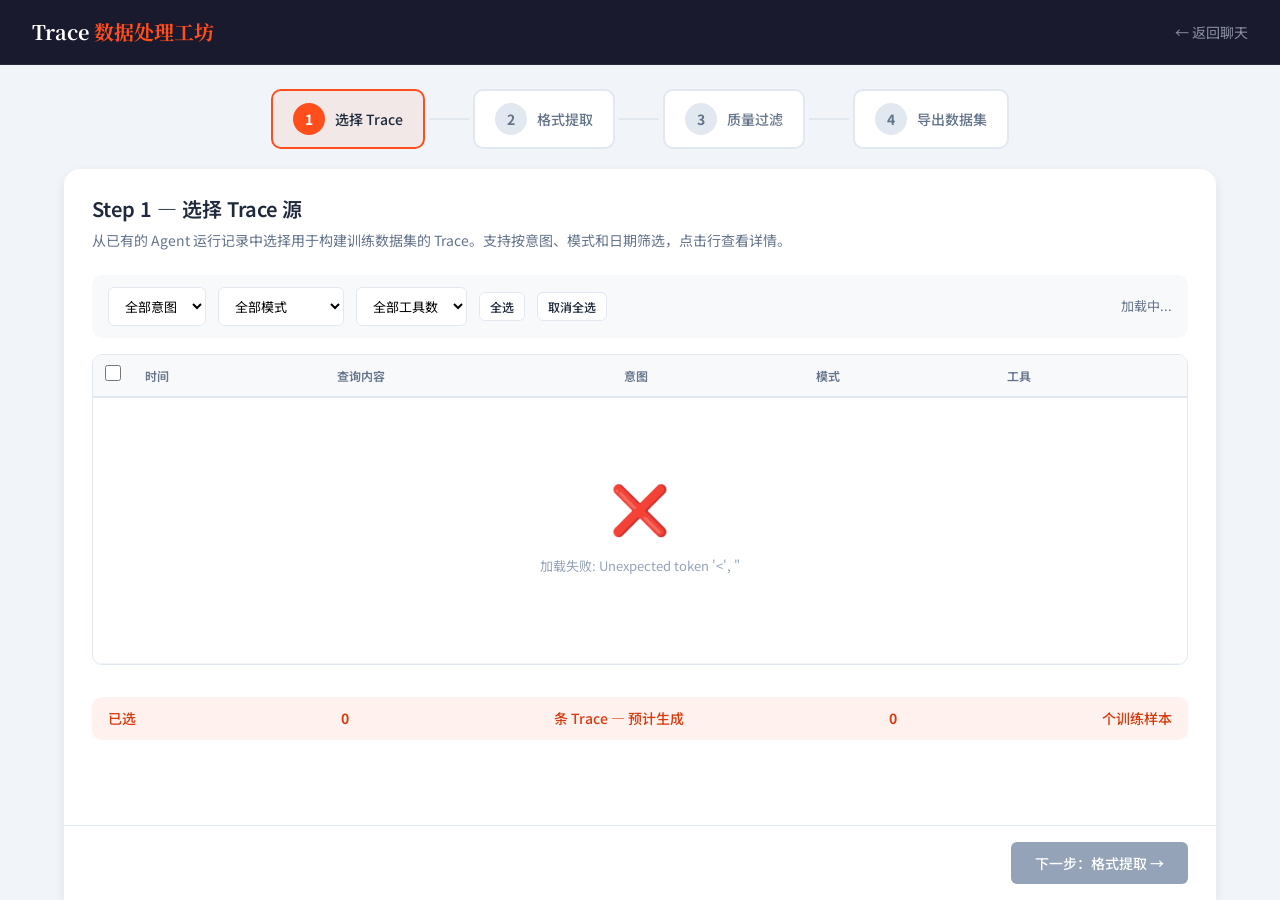
==== templates/training.html @ 3cc708a0 "feat(training): add Trace data processing workshop (M6) Implement /training-data page with 4-step wi" ====
<!DOCTYPE html>
<html lang="zh-CN">
<head>
    <meta charset="UTF-8">
    <meta name="viewport" content="width=device-width, initial-scale=1.0">
    <title>Trace 数据处理工坊 — Price Agent</title>
    <link href="https://cdn.jsdelivr.net/npm/bootstrap@5.3.0/dist/css/bootstrap.min.css" rel="stylesheet">
    <link href="https://fonts.googleapis.com/css2?family=Noto+Sans+SC:wght@400;500;600;700&family=Noto+Serif+SC:wght@600;700&family=JetBrains+Mono:wght@400;500&display=swap" rel="stylesheet">
    <link rel="stylesheet" href="/static/css/style.css">
    <style>
        /* ── Training Page Specific Styles ── */
        .training-page {
            height: 100vh;
            display: flex;
            flex-direction: column;
            overflow: hidden;
            background: var(--bg-page);
            font-family: 'Noto Sans SC', -apple-system, sans-serif;
        }
        .training-header {
            background: var(--bg-dark);
            padding: 16px 32px;
            display: flex;
            align-items: center;
            justify-content: space-between;
            border-bottom: 1px solid rgba(255,255,255,0.08);
            flex-shrink: 0;
        }
        .training-header .logo {
            font-family: 'Noto Serif SC', serif;
            font-size: 20px; font-weight: 700; color: #fff;
        }
        .training-header .logo span { color: var(--brand); }
        .training-header .back-link {
            color: var(--text-inverse-dim); text-decoration: none;
            font-size: 14px; transition: color .2s;
        }
        .training-header .back-link:hover { color: #fff; }

        .training-container {
            max-width: 1200px; width: 100%;
            margin: 0 auto; padding: 24px 24px 0;
            flex: 1; display: flex; flex-direction: column; overflow: hidden;
        }

        /* ── Step Wizard ── */
        .step-wizard {
            display: flex; align-items: center; justify-content: center;
            gap: 0; margin-bottom: 20px; flex-shrink: 0;
        }
        .step-item {
            display: flex; align-items: center; gap: 10px;
            padding: 12px 20px; border-radius: var(--radius-md);
            background: #fff; border: 2px solid var(--border);
            transition: all .3s; cursor: default;
        }
        .step-item.active { border-color: var(--brand); background: var(--brand-bg); }
        .step-item.done { border-color: var(--success); background: var(--success-bg); }
        .step-num {
            width: 32px; height: 32px; border-radius: 50%;
            display: flex; align-items: center; justify-content: center;
            font-weight: 700; font-size: 14px;
            background: var(--border); color: var(--text-secondary);
            transition: all .3s;
        }
        .step-item.active .step-num { background: var(--brand); color: #fff; }
        .step-item.done .step-num { background: var(--success); color: #fff; }
        .step-label { font-size: 14px; font-weight: 500; color: var(--text-secondary); }
        .step-item.active .step-label { color: var(--text-primary); }
        .step-item.done .step-label { color: var(--success); }
        .step-connector {
            width: 40px; height: 2px; background: var(--border);
            margin: 0 4px; transition: background .3s;
        }
        .step-connector.done { background: var(--success); }

        /* ── Step Content (flex column: body scrolls, actions fixed) ── */
        .step-content {
            background: #fff; border-radius: var(--radius-lg) var(--radius-lg) 0 0;
            box-shadow: var(--shadow-md);
            flex: 1; display: flex; flex-direction: column;
            min-height: 0; overflow: hidden;
        }
        .step-body {
            flex: 1; overflow-y: auto; min-height: 0;
            padding: 28px 28px 0;
        }
        .step-content .step-actions {
            flex-shrink: 0;
            display: flex; justify-content: space-between;
            padding: 16px 28px;
            border-top: 1px solid var(--border);
            background: #fff;
        }
        .step-content h3 {
            font-size: 20px; font-weight: 600;
            margin-bottom: 8px; color: var(--text-primary);
        }
        .step-content .step-desc {
            color: var(--text-secondary); font-size: 14px; margin-bottom: 24px;
        }

        /* ── Step 1: Trace Table ── */
        .filter-bar {
            display: flex; gap: 12px; flex-wrap: wrap; align-items: center;
            margin-bottom: 16px; padding: 12px 16px;
            background: var(--bg-input); border-radius: var(--radius-md);
        }
        .filter-bar select {
            border: 1px solid var(--border); border-radius: var(--radius-sm);
            padding: 8px 12px; font-size: 13px; background: #fff;
        }
        .trace-table-wrapper {
            flex: 1; overflow-y: auto; min-height: 0;
            border: 1px solid var(--border); border-radius: var(--radius-md);
            margin-bottom: 12px;
        }
        table.trace-table {
            width: 100%; border-collapse: collapse;
            font-size: 13px;
        }
        table.trace-table thead {
            position: sticky; top: 0; z-index: 2;
        }
        table.trace-table th {
            background: var(--bg-input); padding: 10px 12px;
            text-align: left; font-weight: 600; font-size: 12px;
            color: var(--text-secondary); border-bottom: 2px solid var(--border);
            white-space: nowrap; user-select: none;
        }
        table.trace-table td {
            padding: 10px 12px;
            border-bottom: 1px solid var(--border-light);
            vertical-align: middle;
        }
        table.trace-table tbody tr {
            cursor: pointer; transition: background .15s;
        }
        table.trace-table tbody tr:hover { background: var(--bg-hover); }
        table.trace-table tbody tr.selected { background: var(--brand-bg); }
        table.trace-table tbody tr.selected td { border-bottom-color: var(--brand-border); }
        table.trace-table .tc-checkbox {
            width: 36px; text-align: center;
        }
        table.trace-table .tc-checkbox input { cursor: pointer; accent-color: var(--brand); width: 16px; height: 16px; }
        table.trace-table .tc-query {
            max-width: 320px; overflow: hidden;
            text-overflow: ellipsis; white-space: nowrap;
            color: var(--text-primary); font-weight: 500;
        }
        table.trace-table .tc-timestamp {
            font-family: 'JetBrains Mono', monospace;
            font-size: 12px; color: var(--text-secondary);
            white-space: nowrap;
        }
        table.trace-table .badge {
            padding: 2px 10px; border-radius: var(--radius-full);
            font-size: 11px; font-weight: 500; white-space: nowrap;
        }
        .badge-intent { background: #EDE9FE; color: #7C3AED; }
        .badge-mode { background: #DBEAFE; color: #2563EB; }
        .badge-tools { background: #D1FAE5; color: #059669; }
        .badge-no-tools { background: #FEE2E2; color: #DC2626; }

        /* Trace detail row */
        .trace-detail {
            background: var(--bg-input); border-bottom: 2px solid var(--brand-border);
        }
        .trace-detail td { padding: 16px 20px; }
        .trace-detail .detail-grid {
            display: grid; grid-template-columns: 1fr 1fr;
            gap: 12px 24px; font-size: 13px;
        }
        .trace-detail .detail-item {
            display: flex; flex-direction: column; gap: 2px;
        }
        .trace-detail .detail-label {
            font-size: 11px; font-weight: 600; color: var(--text-tertiary);
            text-transform: uppercase; letter-spacing: .5px;
        }
        .trace-detail .detail-value {
            color: var(--text-primary); word-break: break-all;
        }
        .trace-detail .detail-answer {
            grid-column: 1 / -1;
            max-height: 120px; overflow-y: auto;
            background: #fff; border-radius: var(--radius-sm);
            padding: 10px 14px; font-size: 13px;
            line-height: 1.6; white-space: pre-wrap;
            color: var(--text-primary);
        }
        .trace-detail .detail-events {
            grid-column: 1 / -1;
            font-family: 'JetBrains Mono', monospace;
            font-size: 11px;
            max-height: 100px; overflow-y: auto;
            background: #1e1e2e; color: #cdd6f4;
            border-radius: var(--radius-sm);
            padding: 10px 14px;
            line-height: 1.5; white-space: pre-wrap;
        }

        /* Pagination */
        .pagination-bar {
            display: flex; align-items: center; justify-content: center;
            gap: 6px; padding: 8px 0 4px; flex-shrink: 0;
        }
        .pagination-bar button {
            border: 1px solid var(--border); border-radius: var(--radius-sm);
            padding: 6px 12px; background: #fff;
            font-size: 13px; cursor: pointer; transition: all .15s;
        }
        .pagination-bar button:hover:not(:disabled) { border-color: var(--brand); color: var(--brand); }
        .pagination-bar button:disabled { opacity: .4; cursor: default; }
        .pagination-bar button.active {
            background: var(--brand); color: #fff; border-color: var(--brand);
            font-weight: 600;
        }
        .pagination-bar .page-info {
            font-size: 13px; color: var(--text-secondary); margin: 0 8px;
        }

        .selection-summary {
            display: flex; align-items: center; justify-content: space-between;
            padding: 10px 16px; flex-shrink: 0;
            background: var(--brand-bg); border-radius: var(--radius-md);
            font-size: 14px; font-weight: 500; color: var(--brand-dark);
            margin-top: 8px;
        }

        /* ── Step 2: Sample Preview ── */
        .format-compare {
            display: grid; grid-template-columns: 1fr 1fr;
            gap: 16px; margin-bottom: 20px;
        }
        .format-panel {
            border: 1px solid var(--border);
            border-radius: var(--radius-md); overflow: hidden;
        }
        .format-panel .panel-header {
            padding: 10px 14px; font-size: 13px; font-weight: 600;
            background: var(--bg-input); border-bottom: 1px solid var(--border);
            display: flex; align-items: center; justify-content: space-between;
        }
        .format-panel .panel-body {
            padding: 14px;
            font-family: 'JetBrains Mono', monospace;
            font-size: 12px; line-height: 1.5;
            max-height: 450px; overflow-y: auto;
            white-space: pre-wrap; word-break: break-all;
            background: #1e1e2e; color: #cdd6f4;
        }
        .sample-nav {
            display: flex; gap: 8px; align-items: center;
            margin-bottom: 16px;
        }
        .sample-nav button {
            border: 1px solid var(--border); border-radius: var(--radius-sm);
            padding: 6px 14px; background: #fff;
            font-size: 13px; cursor: pointer; transition: all .2s;
        }
        .sample-nav button:hover { border-color: var(--brand); }
        .sample-nav .sample-counter {
            font-size: 14px; font-weight: 500;
            margin: 0 8px; color: var(--text-primary);
        }

        /* ── Step 3: Review Toolbar & List ── */
        .review-toolbar {
            display: flex; align-items: center; gap: 14px;
            padding: 10px 16px; flex-shrink: 0;
            background: var(--bg-input); border-radius: var(--radius-md);
            margin-bottom: 10px; flex-wrap: wrap;
            border: 1px solid var(--border);
        }
        .review-stats {
            display: flex; gap: 14px; font-size: 12px; color: var(--text-secondary);
        }
        .review-stats strong { color: var(--text-primary); font-size: 13px; }
        .review-stats .stat-pass strong { color: var(--success); }
        .review-stats .stat-review strong { color: var(--brand); }
        .review-stats .stat-approved strong { color: #7C3AED; }
        .review-threshold {
            display: flex; align-items: center; gap: 4px;
            border-left: 1px solid var(--border); padding-left: 10px;
        }
        .review-toggle {
            font-size: 12px; display: flex; align-items: center; gap: 4px;
            cursor: pointer; white-space: nowrap;
        }
        .review-filters {
            display: flex; gap: 2px;
            border-left: 1px solid var(--border); padding-left: 8px;
        }
        .review-filters button {
            border: none; background: none; padding: 4px 10px;
            font-size: 12px; border-radius: var(--radius-sm);
            cursor: pointer; color: var(--text-secondary); transition: all .15s;
        }
        .review-filters button:hover { background: var(--bg-hover); }
        .review-filters button.active {
            background: var(--brand); color: #fff; font-weight: 600;
        }
        .review-actions {
            display: flex; gap: 6px; margin-left: auto;
            border-left: 1px solid var(--border); padding-left: 10px;
        }

        /* Review list */
        .review-list {
            flex: 1; overflow-y: auto; min-height: 0;
            border: 1px solid var(--border); border-radius: var(--radius-md);
        }
        .review-card {
            border-bottom: 1px solid var(--border-light);
            transition: background .15s; background: #fff;
        }
        .review-card:last-child { border-bottom: none; }
        .review-card:hover { background: var(--bg-hover); }
        .review-card.rejected-card { background: #fef2f2; }
        .review-card .rc-main {
            display: flex; align-items: center; gap: 14px;
            padding: 10px 14px; cursor: pointer;
        }
        .review-card .rc-query {
            flex: 1; min-width: 0;
            font-size: 13px; font-weight: 500; color: var(--text-primary);
            overflow: hidden; text-overflow: ellipsis; white-space: nowrap;
        }
        .review-card .rc-scores {
            display: flex; gap: 10px; flex-shrink: 0;
        }
        .review-card .rc-score {
            text-align: center; min-width: 40px;
        }
        .review-card .rc-score .val {
            font-size: 15px; font-weight: 700;
            font-family: 'JetBrains Mono', monospace;
        }
        .review-card .rc-score .lbl {
            font-size: 10px; color: var(--text-tertiary);
        }
        .rc-score.heuristic .val { color: var(--text-primary); }
        .rc-score.llm .val { color: #7C3AED; }
        .rc-score.heuristic.low .val { color: var(--error); }

        .review-card .rc-status {
            padding: 2px 10px; border-radius: var(--radius-full);
            font-size: 11px; font-weight: 600; flex-shrink: 0;
            min-width: 56px; text-align: center;
        }
        .rc-status.pending { background: #F1F5F9; color: #64748B; }
        .rc-status.approved { background: var(--success-bg); color: var(--success); }
        .rc-status.rejected { background: var(--error-bg); color: var(--error); }

        .review-card .rc-actions {
            display: flex; gap: 4px; flex-shrink: 0;
        }
        .review-card .rc-actions button {
            border: 1px solid var(--border); background: #fff;
            border-radius: var(--radius-sm); padding: 3px 10px;
            font-size: 11px; cursor: pointer; transition: all .15s;
        }
        .review-card .rc-actions button:hover { border-color: var(--brand); }
        .review-card .rc-actions .btn-approve:hover { background: var(--success-bg); border-color: var(--success); color: var(--success); }
        .review-card .rc-actions .btn-reject:hover { background: var(--error-bg); border-color: var(--error); color: var(--error); }

        /* Expanded detail */
        .review-card .rc-detail {
            display: none; padding: 0 14px 14px 14px;
            border-top: 1px dashed var(--border-light);
        }
        .review-card.expanded .rc-detail { display: block; }
        .rc-detail-grid {
            display: grid; grid-template-columns: 1fr 1fr;
            gap: 8px 20px; font-size: 12px; margin-top: 10px;
        }
        .rc-detail-grid .item {
            display: flex; flex-direction: column; gap: 2px;
        }
        .rc-detail-grid .item .lbl {
            font-size: 10px; font-weight: 600; color: var(--text-tertiary);
            text-transform: uppercase; letter-spacing: .5px;
        }
        .rc-detail-answer {
            margin-top: 8px; max-height: 100px; overflow-y: auto;
            background: #fff; border: 1px solid var(--border-light);
            border-radius: var(--radius-sm); padding: 8px 12px;
            font-size: 12px; line-height: 1.5; white-space: pre-wrap;
            color: var(--text-secondary);
        }

        /* ── Step 4: Export ── */
        .export-preview {
            background: #1e1e2e; border-radius: var(--radius-md);
            padding: 20px; font-family: 'JetBrains Mono', monospace;
            font-size: 12px; line-height: 1.6;
            max-height: 500px; overflow-y: auto;
            color: #cdd6f4; white-space: pre-wrap; word-break: break-all;
        }
        .export-stats-grid {
            display: grid; grid-template-columns: repeat(4, 1fr);
            gap: 12px; margin-bottom: 24px;
        }
        .estat-card {
            padding: 16px; border-radius: var(--radius-md);
            background: var(--bg-input); border: 1px solid var(--border);
            text-align: center;
        }
        .estat-card .estat-value {
            font-size: 24px; font-weight: 700;
            font-family: 'JetBrains Mono', monospace;
            color: var(--text-primary);
        }
        .estat-card .estat-label {
            font-size: 12px; color: var(--text-secondary); margin-top: 4px;
        }

        /* ── Buttons ── */
        .btn-brand {
            background: var(--brand); color: #fff; border: none;
            padding: 10px 24px; border-radius: var(--radius-sm);
            font-size: 14px; font-weight: 500; cursor: pointer;
            transition: background .2s;
        }
        .btn-brand:hover { background: var(--brand-dark); }
        .btn-brand:disabled { background: var(--text-tertiary); cursor: not-allowed; }
        .btn-outline {
            background: #fff; color: var(--text-primary);
            border: 1px solid var(--border);
            padding: 10px 24px; border-radius: var(--radius-sm);
            font-size: 14px; font-weight: 500; cursor: pointer;
            transition: all .2s;
        }
        .btn-outline:hover { border-color: var(--brand); color: var(--brand); }
        .btn-sm {
            padding: 4px 10px; font-size: 12px;
        }

        .empty-state {
            text-align: center; padding: 60px 20px; color: var(--text-tertiary);
        }
        .empty-state .icon { font-size: 48px; margin-bottom: 12px; }

        .warning-note {
            padding: 12px; background: var(--warning-bg);
            border-radius: var(--radius-sm);
            font-size: 12px; color: var(--warning);
        }
    </style>
</head>
<body class="training-page">

<!-- ── Header ── -->
<header class="training-header">
    <div class="logo">Trace <span>数据处理工坊</span></div>
    <a href="/" class="back-link">← 返回聊天</a>
</header>

<div class="training-container">

    <!-- ── Step Wizard ── -->
    <div class="step-wizard">
        <div class="step-item active" id="stepInd1"><div class="step-num">1</div><div class="step-label">选择 Trace</div></div>
        <div class="step-connector" id="stepConn1"></div>
        <div class="step-item" id="stepInd2"><div class="step-num">2</div><div class="step-label">格式提取</div></div>
        <div class="step-connector" id="stepConn2"></div>
        <div class="step-item" id="stepInd3"><div class="step-num">3</div><div class="step-label">质量过滤</div></div>
        <div class="step-connector" id="stepConn3"></div>
        <div class="step-item" id="stepInd4"><div class="step-num">4</div><div class="step-label">导出数据集</div></div>
    </div>

    <!-- ════════════════════════════════════════════════════════
         Step 1: Select Traces
         ════════════════════════════════════════════════════════ -->
    <div class="step-content" id="step1Content">
        <div class="step-body">
            <h3>Step 1 — 选择 Trace 源</h3>
            <p class="step-desc">从已有的 Agent 运行记录中选择用于构建训练数据集的 Trace。支持按意图、模式和日期筛选，点击行查看详情。</p>

            <div class="filter-bar">
                <select id="filterIntent" onchange="applyFilters()">
                    <option value="">全部意图</option>
                    <option value="comparison">比价对比</option>
                    <option value="shopping">引导购物</option>
                    <option value="recommendation">商品推荐</option>
                    <option value="query">信息查询</option>
                </select>
                <select id="filterMode" onchange="applyFilters()">
                    <option value="">全部模式</option>
                    <option value="react">ReAct</option>
                    <option value="plan_execute">Plan-Execute</option>
                    <option value="shopping">Shopping</option>
                </select>
                <select id="filterTools" onchange="applyFilters()">
                    <option value="">全部工具数</option>
                    <option value="0">无工具调用</option>
                    <option value="1">≥ 1 个工具</option>
                    <option value="2">≥ 2 个工具</option>
                    <option value="3">≥ 3 个工具</option>
                </select>
                <button class="btn-outline btn-sm" onclick="selectAllTraces()">全选</button>
                <button class="btn-outline btn-sm" onclick="deselectAllTraces()">取消全选</button>
                <span style="font-size:13px;color:var(--text-secondary);margin-left:auto;" id="traceCountLabel">加载中...</span>
            </div>

            <div class="trace-table-wrapper">
                <table class="trace-table">
                    <thead>
                        <tr>
                            <th class="tc-checkbox"><input type="checkbox" id="selectAllCheckbox" onchange="toggleSelectAll(this.checked)" title="全选当前页"></th>
                            <th>时间</th>
                            <th>查询内容</th>
                            <th>意图</th>
                            <th>模式</th>
                            <th>工具</th>
                        </tr>
                    </thead>
                    <tbody id="traceTableBody">
                        <tr><td colspan="6"><div class="empty-state"><div class="icon">⏳</div><p>加载 Trace 列表中...</p></div></td></tr>
                    </tbody>
                </table>
            </div>

            <div class="pagination-bar" id="paginationBar"></div>

            <div class="selection-summary" id="selectionSummary">
                已选 <strong id="selectedCount">0</strong> 条 Trace — 预计生成 <strong id="estimatedSamples">0</strong> 个训练样本
            </div>
        </div>

        <div class="step-actions">
            <div></div>
            <button class="btn-brand" id="btnToStep2" disabled onclick="goToStep2()">下一步：格式提取 →</button>
        </div>
    </div>

    <!-- ════════════════════════════════════════════════════════
         Step 2: Format Extraction
         ════════════════════════════════════════════════════════ -->
    <div class="step-content" id="step2Content" style="display:none;">
        <div class="step-body">
            <h3>Step 2 — 格式提取预览</h3>
            <p class="step-desc">查看原始 Trace 事件如何被转换为 OpenAI SFT fine-tuning 训练格式。支持在线编辑训练数据并实时预览。</p>

            <div class="sample-nav">
                <button onclick="prevSample()">← 上一个</button>
                <span class="sample-counter" id="sampleCounter">样本 1 / 0</span>
                <button onclick="nextSample()">下一个 →</button>
                <div style="flex:1;"></div>
                <span style="font-size:13px;color:var(--text-secondary);">质量分: <strong style="color:var(--brand);" id="sampleScore">-</strong></span>
                <button class="btn-outline btn-sm" onclick="openEditModal()" style="margin-left:8px;">✏️ 编辑</button>
            </div>

            <div class="format-compare">
                <div class="format-panel">
                    <div class="panel-header">📋 原始 Trace 事件摘要</div>
                    <div class="panel-body" id="traceEventPreview">请选择一个样本</div>
                </div>
                <div class="format-panel">
                    <div class="panel-header">🎯 训练 JSONL 格式 (OpenAI SFT)</div>
                    <div class="panel-body" id="jsonlPreview">请选择一个样本</div>
                </div>
            </div>

            <div class="warning-note">
                ⚠️ 当前为 <strong>MVP 演示版本</strong>，tool response 内容从 Trace 事件重建（截断300字符）。完整版需在 <code>react_engine.py</code> 中保存完整 messages。
            </div>
        </div>

        <div class="step-actions">
            <button class="btn-outline" onclick="goToStep1()">← 返回选择</button>
            <button class="btn-brand" onclick="goToStep3()">下一步：质量评估 →</button>
        </div>
    </div>

    <!-- ════════════════════════════════════════════════════════
         Step 3: Quality Assessment + Review
         ════════════════════════════════════════════════════════ -->
    <div class="step-content" id="step3Content" style="display:none;">
        <div class="step-body" style="display:flex;flex-direction:column;padding-bottom:0;">
            <h3>Step 3 — 质量评估与审核</h3>

            <!-- ── 统一工具栏 ── -->
            <div class="review-toolbar">
                <!-- 统计 -->
                <div class="review-stats" id="reviewStatsCompact">
                    <span><strong id="qsTotal">-</strong> 样本</span>
                    <span>均分 <strong id="qsAvg">-</strong></span>
                    <span class="stat-pass">通过 <strong id="qsPass">-</strong></span>
                    <span class="stat-review">已审 <strong id="qsReviewed">0</strong></span>
                    <span class="stat-approved">采纳 <strong id="qsApproved">0</strong></span>
                </div>

                <!-- 阈值滑块（紧凑） -->
                <div class="review-threshold">
                    <span style="font-size:11px;color:var(--text-tertiary);white-space:nowrap;">阈值</span>
                    <input type="range" id="thresholdSlider" min="0" max="100" value="60" step="5"
                           oninput="updateThreshold(this.value)" style="width:80px;accent-color:var(--brand);">
                    <strong id="thresholdLabel" style="font-size:13px;min-width:24px;">60</strong>
                </div>

                <!-- 过滤开关 -->
                <label class="review-toggle"><input type="checkbox" id="requireTools" onchange="updateThreshold()">含工具</label>

                <!-- 审核筛选 -->
                <div class="review-filters">
                    <button onclick="filterReview('all')" id="reviewFilterAll" class="active">全部</button>
                    <button onclick="filterReview('pending')" id="reviewFilterPending">待审核</button>
                    <button onclick="filterReview('approved')" id="reviewFilterApproved">已通过</button>
                    <button onclick="filterReview('rejected')" id="reviewFilterRejected">已拒绝</button>
                </div>

                <!-- 操作按钮 -->
                <div class="review-actions">
                    <button class="btn-outline btn-sm" id="btnJudgeCurrent" onclick="runLLMJudge('current')" title="用 LLM 评估当前 Step 2 预览的样本">🤖 评估当前</button>
                    <button class="btn-brand btn-sm" id="btnJudgeAll" onclick="runLLMJudge('all')" title="对所有样本逐一调用 LLM 评估">🤖 批量 LLM 评估</button>
                    <button class="btn-outline btn-sm" onclick="approveAllFiltered()">✓ 全部通过</button>
                </div>
            </div>

            <!-- ── LLM Judge 状态条（运行时显示） ── -->
            <div id="judgeStatus" style="display:none;padding:8px 14px;background:var(--brand-bg);border-radius:var(--radius-sm);font-size:13px;color:var(--brand-dark);margin-bottom:10px;flex-shrink:0;"></div>

            <!-- ── 审核列表（主体，flex-1 填满剩余高度） ── -->
            <div class="review-list" id="reviewList">
                <div class="empty-state"><div class="icon">📭</div><p>加载中...</p></div>
            </div>
        </div>

        <div class="step-actions">
            <button class="btn-outline" onclick="goToStep2()">← 返回预览</button>
            <button class="btn-brand" id="btnToStep4" onclick="goToStep4()">下一步：导出数据集 →</button>
        </div>
    </div>

    <!-- ════════════════════════════════════════════════════════
         Step 4: Export
         ════════════════════════════════════════════════════════ -->
    <div class="step-content" id="step4Content" style="display:none;">
        <div class="step-body">
            <h3>Step 4 — 导出数据集</h3>
            <p class="step-desc">预览并下载处理好的训练数据集。数据格式为 OpenAI SFT fine-tuning JSONL，可直接用于 HuggingFace TRL / Unsloth / Axolotl 训练。</p>

            <div class="export-stats-grid">
                <div class="estat-card"><div class="estat-value" id="esSamples">-</div><div class="estat-label">导出样本数</div></div>
                <div class="estat-card"><div class="estat-value" id="esFileSize">-</div><div class="estat-label">文件大小</div></div>
                <div class="estat-card"><div class="estat-value" id="esAvgScore">-</div><div class="estat-label">平均质量分</div></div>
                <div class="estat-card"><div class="estat-value" id="esToolCalls">-</div><div class="estat-label">总工具调用数</div></div>
            </div>

            <div style="margin-bottom:8px;font-size:14px;font-weight:500;color:var(--text-primary);">JSONL 预览（前 3 条）</div>
            <div class="export-preview" id="exportPreview">请调整过滤条件后生成预览</div>
        </div>

        <div class="step-actions">
            <button class="btn-outline" onclick="goToStep3()">← 返回过滤</button>
            <button class="btn-brand" id="btnDownload" onclick="downloadDataset()">下载 JSONL 数据集</button>
        </div>
    </div>

</div>

<!-- ── Edit Modal ── -->
<div id="editModal" style="display:none;position:fixed;top:0;left:0;width:100%;height:100%;background:rgba(0,0,0,.5);z-index:1000;align-items:center;justify-content:center;">
    <div style="background:#fff;border-radius:var(--radius-lg);width:90%;max-width:900px;max-height:80vh;display:flex;flex-direction:column;box-shadow:var(--shadow-lg);">
        <div style="padding:16px 20px;border-bottom:1px solid var(--border);display:flex;align-items:center;justify-content:space-between;">
            <strong>✏️ 编辑训练样本</strong>
            <div style="display:flex;gap:8px;">
                <button class="btn-outline btn-sm" onclick="formatJsonInModal()">格式化 JSON</button>
                <button class="btn-outline btn-sm" onclick="resetEditModal()">撤销修改</button>
                <button onclick="closeEditModal()" style="border:none;background:none;font-size:20px;cursor:pointer;color:var(--text-secondary);">&times;</button>
            </div>
        </div>
        <div style="flex:1;overflow:hidden;padding:12px 20px;">
            <textarea id="editTextarea" style="width:100%;height:100%;min-height:400px;font-family:'JetBrains Mono',monospace;font-size:12px;line-height:1.5;border:1px solid var(--border);border-radius:var(--radius-sm);padding:12px;resize:none;background:#1e1e2e;color:#cdd6f4;" spellcheck="false"></textarea>
        </div>
        <div style="padding:12px 20px;border-top:1px solid var(--border);display:flex;justify-content:space-between;align-items:center;">
            <span style="font-size:12px;color:var(--text-tertiary);">直接编辑 JSON，修改后点击保存即生效。仅修改 messages 和 tools 字段。</span>
            <button class="btn-brand" onclick="saveEditModal()">保存修改</button>
        </div>
    </div>
</div>

<script src="/static/js/training.js"></script>
</body>
</html>
---- static/css/style.css ----
/* ============================================================
   Price Agent — 电商比价工具 UI 设计系统
   ============================================================ */

/* ── 1. CSS 变量：配色系统 ──────────────────────────────────────
   品牌色 #FF4D1C（橙红）— 按钮、链接、强调、价格高亮、左边框
   深色背景 #1A1A2E — 侧边栏
   卡片表面 #FFFFFF / #F8F9FB — 聊天区域、信息卡片
   中性文本 #1E293B / #64748B — 正文、辅助文字
   成功 #10B981 — 有货、价格优势、Observation 节点
   警告 #F59E0B — 低置信度、注意
   错误 #EF4444 — 缺货、错误
   ──────────────────────────────────────────────────────────── */

:root {
  /* 品牌色系 */
  --brand:        #FF4D1C;
  --brand-light:  #FF6B3D;
  --brand-dark:   #D93A0E;
  --brand-bg:     rgba(255, 77, 28, 0.08);
  --brand-border: rgba(255, 77, 28, 0.25);

  /* 背景色系 */
  --bg-dark:      #1A1A2E;
  --bg-surface:   #16213E;
  --bg-page:      #F1F5F9;
  --bg-card:      #FFFFFF;
  --bg-input:     #F8F9FB;
  --bg-hover:     rgba(255, 77, 28, 0.04);

  /* 文本色系 */
  --text-primary:   #1E293B;
  --text-secondary: #64748B;
  --text-tertiary:  #94A3B8;
  --text-inverse:   #E4E6EB;
  --text-inverse-dim:#8B8FA3;

  /* 语义色 */
  --success:      #10B981;
  --success-bg:   rgba(16, 185, 129, 0.1);
  --warning:      #F59E0B;
  --warning-bg:   rgba(245, 158, 11, 0.1);
  --error:        #EF4444;
  --error-bg:     rgba(239, 68, 68, 0.1);

  /* 边框 */
  --border:       #E2E8F0;
  --border-light: #F1F5F9;

  /* 阴影 */
  --shadow-sm:    0 1px 2px rgba(0,0,0,.05);
  --shadow-md:    0 4px 12px rgba(0,0,0,.08);
  --shadow-lg:    0 8px 24px rgba(0,0,0,.12);

  /* 圆角 */
  --radius-sm:    6px;
  --radius-md:    10px;
  --radius-lg:    16px;
  --radius-full:  9999px;
}

/* ── 2. 三级字体系统 ──────────────────────────────────────────
   ① Display: 'Noto Serif SC' — 品牌名、页面标题、欢迎页大标题
      400 36-48px / line-height 1.15
   ② Body:    'Noto Sans SC' — 界面正文、聊天内容、标签
      400 14-16px / line-height 1.6
   ③ Data:    'JetBrains Mono' — 价格数字、统计数据
      500 18-24px / line-height 1.3 / tabular-nums
   ──────────────────────────────────────────────────────────── */

@import url('https://fonts.googleapis.com/css2?family=JetBrains+Mono:wght@400;500;600&family=Noto+Sans+SC:wght@300;400;500;600&family=Noto+Serif+SC:wght@400;600;700&display=swap');

body {
  font-family: 'Noto Sans SC', -apple-system, BlinkMacSystemFont, sans-serif;
  font-size: 14px;
  font-weight: 400;
  line-height: 1.6;
  color: var(--text-primary);
  -webkit-font-smoothing: antialiased;
}

.display-font {
  font-family: 'Noto Serif SC', 'Source Han Serif SC', serif;
  font-weight: 600;
  letter-spacing: 0.02em;
}

.body-font {
  font-family: 'Noto Sans SC', -apple-system, BlinkMacSystemFont, sans-serif;
}

.data-font {
  font-family: 'JetBrains Mono', 'SF Mono', 'Cascadia Code', monospace;
  font-variant-numeric: tabular-nums;
  font-weight: 500;
}

/* ── 全局重置 ────────────────────────────────────────────────── */

* { box-sizing: border-box; margin: 0; padding: 0; }

body {
  height: 100vh;
  overflow: hidden;
  background: var(--bg-page);
}

.container-fluid { height: 100vh; padding: 0; }
.row { height: 100vh; margin: 0; }

/* ── 滚动条 ──────────────────────────────────────────────────── */

::-webkit-scrollbar { width: 5px; }
::-webkit-scrollbar-track { background: transparent; }
::-webkit-scrollbar-thumb { background: var(--text-tertiary); border-radius: var(--radius-full); }
::-webkit-scrollbar-thumb:hover { background: var(--text-secondary); }

/* ============================================================
   3. AI 信息卡片 + 4. Markdown 渲染
   ============================================================ */

/* ── 消息容器 ────────────────────────────────────────────────── */

.chat-messages {
  flex: 1;
  overflow-y: auto;
  padding: 20px 24px;
  display: flex;
  flex-direction: column;
  gap: 16px;
}

.message { display: flex; flex-direction: column; max-width: 85%; }
.message.user { align-self: flex-end; }
.message.assistant { align-self: flex-start; }

/* 用户消息 */
.message.user .message-content {
  background: var(--brand);
  color: #FFF;
  padding: 10px 16px;
  border-radius: var(--radius-lg) var(--radius-lg) 4px var(--radius-lg);
  font-size: 14px;
  line-height: 1.55;
}

/* AI 信息卡片 */
.message.assistant .message-content {
  background: var(--bg-card);
  border: 1px solid var(--border);
  border-left: 4px solid var(--brand);
  border-radius: 4px var(--radius-md) var(--radius-md) 4px;
  padding: 16px 18px;
  box-shadow: var(--shadow-sm);
  font-size: 14px;
  line-height: 1.65;
}

/* ── Markdown 渲染后的样式 ── */

.message.assistant .message-content h3 {
  font-family: 'Noto Serif SC', serif;
  font-weight: 600;
  font-size: 16px;
  color: var(--brand);
  margin: 12px 0 6px;
  padding-bottom: 6px;
  border-bottom: 1px solid var(--border);
}
.message.assistant .message-content h3:first-child { margin-top: 0; }

.message.assistant .message-content strong {
  color: var(--brand);
  font-weight: 600;
}

.message.assistant .message-content em {
  color: var(--text-secondary);
}

.message.assistant .message-content ul,
.message.assistant .message-content ol {
  padding-left: 18px;
  margin: 6px 0;
}

.message.assistant .message-content li {
  position: relative;
  margin: 3px 0;
  line-height: 1.55;
}
.message.assistant .message-content li::marker { color: var(--brand); }
.message.assistant .message-content ul li::marker { content: '▸ '; }

.message.assistant .message-content p { margin: 4px 0; }
.message.assistant .message-content p:first-child { margin-top: 0; }
.message.assistant .message-content p:last-child { margin-bottom: 0; }

.message.assistant .message-content code {
  font-family: 'JetBrains Mono', monospace;
  font-size: 13px;
  background: var(--bg-input);
  padding: 2px 6px;
  border-radius: 3px;
  color: var(--brand-dark);
}
.message.assistant .message-content pre {
  background: var(--bg-dark);
  color: var(--text-inverse);
  padding: 12px;
  border-radius: var(--radius-sm);
  overflow-x: auto;
  font-size: 13px;
  line-height: 1.5;
}
.message.assistant .message-content pre code {
  background: transparent;
  color: inherit;
  padding: 0;
}

/* ── 价格高亮 ── */

.price-highlight {
  font-family: 'JetBrains Mono', monospace;
  font-weight: 600;
  font-size: 18px;
  color: var(--brand);
  font-variant-numeric: tabular-nums;
}

/* ── 平台 Tag ── */

.platform-tags {
  display: flex;
  gap: 6px;
  flex-wrap: wrap;
  margin-top: 10px;
  padding-top: 10px;
  border-top: 1px solid var(--border-light);
}

.platform-tag {
  display: inline-flex;
  align-items: center;
  gap: 3px;
  padding: 3px 10px;
  border-radius: var(--radius-full);
  font-size: 12px;
  font-weight: 500;
  background: var(--bg-input);
  color: var(--text-secondary);
  border: 1px solid var(--border);
}

/* ── 消息中的图片 ── */

.message-image {
  max-width: 200px;
  max-height: 150px;
  border-radius: var(--radius-sm);
  cursor: pointer;
  margin-bottom: 8px;
  border: 1px solid var(--border);
  transition: opacity .2s;
}
.message-image:hover { opacity: .85; }

/* ── Loading 动画 ── */

.loading-dots { display: inline-flex; gap: 4px; align-items: center; }
.loading-dots span {
  width: 6px; height: 6px; border-radius: 50%;
  background: var(--brand);
  animation: dotPulse 1.4s infinite ease-in-out both;
}
.loading-dots span:nth-child(1) { animation-delay: 0s; }
.loading-dots span:nth-child(2) { animation-delay: .16s; }
.loading-dots span:nth-child(3) { animation-delay: .32s; }

@keyframes dotPulse {
  0%, 80%, 100% { transform: scale(.6); opacity: .4; }
  40% { transform: scale(1); opacity: 1; }
}

/* ============================================================
   5. 推理过程垂直时间线
   ============================================================ */

.timeline {
  position: relative;
  padding: 16px 0 16px 28px;
}

.timeline::before {
  content: '';
  position: absolute;
  left: 11px; top: 24px; bottom: 24px;
  width: 2px;
  background: var(--border);
}

.timeline-node {
  position: relative;
  margin-bottom: 20px;
  animation: fadeSlideIn .4s ease-out both;
}
.timeline-node:nth-child(1) { animation-delay: .05s; }
.timeline-node:nth-child(2) { animation-delay: .15s; }
.timeline-node:nth-child(3) { animation-delay: .25s; }
.timeline-node:nth-child(4) { animation-delay: .35s; }
.timeline-node:nth-child(5) { animation-delay: .45s; }
.timeline-node:nth-child(6) { animation-delay: .55s; }

@keyframes fadeSlideIn {
  from { opacity: 0; transform: translateY(-8px); }
  to   { opacity: 1; transform: translateY(0); }
}

.timeline-dot {
  position: absolute;
  left: -22px; top: 2px;
  width: 20px; height: 20px;
  border-radius: 50%;
  display: flex;
  align-items: center;
  justify-content: center;
  font-size: 11px;
  border: 2px solid #FFF;
  box-shadow: var(--shadow-sm);
  z-index: 1;
}
.timeline-dot.thought       { background: #94A3B8; }
.timeline-dot.action        { background: var(--brand); }
.timeline-dot.observation   { background: var(--success); }
.timeline-dot.plan          { background: #8B5CF6; }
.timeline-dot.warning       { background: var(--warning); }
.timeline-dot.error         { background: var(--error); }
.timeline-dot.phase         { background: #3B82F6; }
.timeline-dot.slot          { background: #10B981; }

.timeline-header {
  display: flex;
  align-items: center;
  justify-content: space-between;
  cursor: pointer;
  padding: 6px 10px;
  border-radius: var(--radius-sm);
  background: var(--bg-card);
  border: 1px solid var(--border);
  transition: background .15s;
  user-select: none;
}
.timeline-header:hover { background: var(--bg-hover); }

.timeline-title {
  font-size: 13px;
  font-weight: 500;
  display: flex;
  align-items: center;
  gap: 6px;
}
.timeline-title .icon { font-size: 14px; }

.timeline-meta {
  display: flex;
  align-items: center;
  gap: 8px;
  font-size: 11px;
  color: var(--text-tertiary);
}

.timeline-chevron {
  font-size: 10px;
  color: var(--text-tertiary);
  transition: transform .2s;
}
.timeline-node.expanded .timeline-chevron { transform: rotate(90deg); }

.timeline-body {
  display: none;
  padding: 8px 10px 4px;
  font-size: 12px;
  color: var(--text-secondary);
  line-height: 1.55;
  white-space: pre-wrap;
  word-break: break-word;
  max-height: 200px;
  overflow-y: auto;
  background: var(--bg-input);
  border-radius: 0 0 var(--radius-sm) var(--radius-sm);
  margin: 0 10px;
  border: 1px solid var(--border);
  border-top: none;
}
.timeline-node.expanded .timeline-body { display: block; }

/* 无详情的节点 — 不可展开，header 无 pointer */
.timeline-node.no-body .timeline-header {
  cursor: default;
}
.timeline-node.no-body .timeline-body {
  display: none;
}

/* 错误节点高亮 */
.timeline-node .timeline-header.error-header {
  border-left: 3px solid var(--error);
  background: var(--error-bg);
}
.timeline-node .timeline-header.warning-header {
  border-left: 3px solid var(--warning);
  background: var(--warning-bg);
}

/* ── L3: 模型徽章 ─────────────────────────────────────────────── */

.model-badge {
  display: inline-block;
  font-size: 10px;
  padding: 1px 6px;
  border-radius: 3px;
  background: var(--brand-bg);
  color: var(--brand);
  font-weight: 500;
  margin-left: 4px;
  vertical-align: middle;
}

.time-badge {
  font-family: 'JetBrains Mono', monospace;
  font-size: 11px;
  color: var(--text-tertiary);
  background: var(--bg-input);
  padding: 1px 5px;
  border-radius: 3px;
}

/* ── L3: M5 购物状态机 ────────────────────────────────────────── */

.l3-shopping-stepper {
  background: var(--bg-card);
  border: 1px solid var(--border);
  border-radius: var(--radius-md);
  padding: 12px 16px;
  margin-bottom: 16px;
}

.l3-stepper-title {
  font-size: 13px;
  font-weight: 600;
  color: var(--text-primary);
  margin-bottom: 10px;
}

.l3-stepper-track {
  display: flex;
  align-items: center;
  gap: 0;
  overflow-x: auto;
}

.l3-step {
  display: flex;
  flex-direction: column;
  align-items: center;
  gap: 4px;
  flex: 1;
  min-width: 56px;
  position: relative;
  opacity: 0.4;
  transition: opacity .2s;
}

.l3-step::after {
  content: '';
  position: absolute;
  top: 14px;
  left: 50%;
  right: -50%;
  height: 2px;
  background: var(--border);
  z-index: 0;
}
.l3-step:last-child::after { display: none; }

.l3-step.done { opacity: 0.7; }
.l3-step.done::after { background: var(--success); }
.l3-step.active { opacity: 1; }
.l3-step.active::after { background: var(--border); }

.l3-step-dot {
  width: 28px; height: 28px;
  border-radius: 50%;
  display: flex;
  align-items: center;
  justify-content: center;
  font-size: 14px;
  background: var(--bg-input);
  border: 2px solid var(--border);
  position: relative;
  z-index: 1;
  transition: all .2s;
}
.l3-step.done .l3-step-dot {
  background: var(--success-bg);
  border-color: var(--success);
}
.l3-step.active .l3-step-dot {
  background: var(--brand-bg);
  border-color: var(--brand);
  box-shadow: 0 0 0 3px var(--brand-bg);
}

.l3-step-label {
  font-size: 10px;
  color: var(--text-secondary);
  text-align: center;
  white-space: nowrap;
}
.l3-step.active .l3-step-label {
  color: var(--brand);
  font-weight: 600;
}

.l3-slot-bar {
  margin-top: 10px;
  padding: 6px 10px;
  background: var(--bg-input);
  border-radius: var(--radius-sm);
  font-size: 11px;
  color: var(--text-secondary);
  display: flex;
  flex-wrap: wrap;
  gap: 4px;
  align-items: center;
}

.l3-slot-chip {
  display: inline-block;
  padding: 2px 8px;
  border-radius: var(--radius-full);
  background: var(--brand-bg);
  color: var(--brand);
  font-size: 10px;
  font-weight: 500;
  font-family: 'JetBrains Mono', monospace;
}

/* ── L3: Plan-Execute DAG ─────────────────────────────────────── */

.l3-plan-dag {
  background: var(--bg-card);
  border: 1px solid var(--border);
  border-left: 3px solid #8B5CF6;
  border-radius: var(--radius-md);
  padding: 12px 14px;
  margin-bottom: 16px;
}

.l3-dag-title {
  font-size: 13px;
  font-weight: 600;
  color: var(--text-primary);
  margin-bottom: 10px;
}

.l3-dag-group {
  margin-bottom: 8px;
}

.l3-dag-group-label {
  font-size: 11px;
  font-weight: 600;
  color: var(--text-tertiary);
  text-transform: uppercase;
  letter-spacing: 0.04em;
  margin-bottom: 6px;
}

.l3-dag-group.parallel .l3-dag-nodes {
  display: grid;
  grid-template-columns: repeat(auto-fill, minmax(220px, 1fr));
  gap: 8px;
}

.l3-dag-group.serial .l3-dag-nodes {
  display: flex;
  flex-direction: column;
  gap: 2px;
}

.l3-dag-group.serial .l3-dag-node {
  width: 100%;
}

.l3-dag-arrow {
  font-size: 14px;
  color: var(--text-tertiary);
  text-align: center;
  padding: 2px 0;
}

.l3-dag-node {
  display: flex;
  align-items: center;
  gap: 6px;
  padding: 6px 10px;
  border-radius: var(--radius-sm);
  background: var(--bg-input);
  border: 1px solid var(--border);
  font-size: 12px;
  transition: all .2s;
  overflow: hidden;
  min-width: 0;
}
.l3-dag-node.running {
  border-color: var(--brand);
  background: var(--brand-bg);
  animation: dagPulse 1.5s ease-in-out infinite;
}
.l3-dag-node.done {
  border-color: var(--success);
  background: var(--success-bg);
}
.l3-dag-node.error {
  border-color: var(--error);
  background: var(--error-bg);
}

@keyframes dagPulse {
  0%, 100% { box-shadow: 0 0 0 0 rgba(255,77,28,.2); }
  50% { box-shadow: 0 0 0 4px rgba(255,77,28,.15); }
}

.l3-dag-status {
  font-size: 14px;
  flex-shrink: 0;
}
.l3-dag-node.done .l3-dag-status { color: var(--success); }
.l3-dag-node.running .l3-dag-status { color: var(--brand); }
.l3-dag-node.error .l3-dag-status { color: var(--error); }

.l3-dag-tool {
  font-weight: 600;
  font-family: 'JetBrains Mono', monospace;
  font-size: 11px;
  color: var(--text-primary);
  white-space: nowrap;
  overflow: hidden;
  text-overflow: ellipsis;
  max-width: 130px;
  flex-shrink: 0;
}

.l3-dag-purpose {
  color: var(--text-secondary);
  font-size: 11px;
  flex: 1 1 auto;
  min-width: 0;
  white-space: nowrap;
  overflow: hidden;
  text-overflow: ellipsis;
}

.l3-dag-dep {
  font-size: 10px;
  color: var(--text-tertiary);
  background: var(--bg-input);
  padding: 1px 5px;
  border-radius: 3px;
  flex-shrink: 0;
  white-space: nowrap;
  overflow: hidden;
  text-overflow: ellipsis;
  max-width: 85px;
}

/* ── L3: 时间瀑布 ─────────────────────────────────────────────── */

.l3-timing-waterfall {
  background: var(--bg-card);
  border: 1px solid var(--border);
  border-radius: var(--radius-md);
  padding: 12px 14px;
  margin-top: 16px;
}

.l3-timing-title {
  font-size: 13px;
  font-weight: 600;
  color: var(--text-primary);
  margin-bottom: 8px;
}

.l3-timing-row {
  display: flex;
  align-items: center;
  gap: 8px;
  margin-bottom: 6px;
}

.l3-timing-label {
  font-size: 11px;
  color: var(--text-secondary);
  white-space: nowrap;
  width: 50px;
}

.l3-timing-track {
  flex: 1;
  height: 12px;
  background: var(--bg-input);
  border-radius: var(--radius-full);
  overflow: hidden;
}

.l3-timing-bar {
  height: 100%;
  background: linear-gradient(90deg, var(--brand), var(--brand-light));
  border-radius: var(--radius-full);
  transition: width .3s ease;
  min-width: 4px;
}
.l3-timing-bar.error {
  background: linear-gradient(90deg, var(--error), #F87171);
}

.l3-timing-val {
  font-family: 'JetBrains Mono', monospace;
  font-size: 11px;
  color: var(--text-secondary);
  width: 50px;
  text-align: right;
}

/* ============================================================
   6. 会话历史侧边栏（浅色主题，与聊天区协调）
   ============================================================ */

.sidebar {
  position: relative;
  background: var(--bg-card);
  color: var(--text-primary);
  padding: 18px 14px 88px;
  height: 100vh;
  width: 280px;
  flex-shrink: 0;
  display: flex;
  flex-direction: column;
  transition: width .3s ease, padding .3s ease, border .3s ease;
  overflow: hidden;
  border-right: 1px solid var(--border);
}

.sidebar-header {
  display: flex;
  align-items: center;
  justify-content: space-between;
  margin-bottom: 14px;
  flex-shrink: 0;
  padding: 0 2px;
  white-space: nowrap;
}

.sidebar-header-title {
  font-family: 'Noto Serif SC', serif;
  font-size: 15px;
  font-weight: 600;
  color: var(--text-primary);
  letter-spacing: 0.03em;
}

/* 收起按钮 — 平时在 header 右侧，收起时浮在左边缘 */
.sidebar-toggle-btn {
  background: none; border: none;
  color: var(--text-tertiary);
  font-size: 13px; cursor: pointer;
  padding: 2px 4px;
  transition: all .15s;
  z-index: 10;
}
.sidebar-toggle-btn:hover { color: var(--brand); }

/* 折叠后浮在聊天区左边缘 */
.sidebar-toggle-btn.floating {
  position: fixed;
  left: 0;
  top: 50%;
  transform: translateY(-50%);
  width: 28px; height: 56px;
  border-radius: 0 8px 8px 0;
  background: var(--bg-card);
  border: 1px solid var(--border);
  border-left: none;
  display: flex;
  align-items: center;
  justify-content: center;
  box-shadow: var(--shadow-md);
  font-size: 12px;
  padding: 0;
}
.sidebar-toggle-btn.floating:hover {
  color: var(--brand);
  background: var(--bg-input);
}

/* 搜索框 */
.sidebar-search {
  position: relative;
  margin-bottom: 14px;
  flex-shrink: 0;
}
.sidebar-search input {
  width: 100%;
  padding: 9px 10px 9px 34px;
  border-radius: var(--radius-sm);
  border: 1px solid var(--border);
  background: var(--bg-input);
  color: var(--text-primary);
  font-size: 13px;
  outline: none;
  transition: border-color .2s, box-shadow .15s;
}
.sidebar-search input::placeholder { color: var(--text-tertiary); }
.sidebar-search input:focus {
  border-color: var(--brand-border);
  box-shadow: 0 0 0 3px var(--brand-bg);
}
.sidebar-search .search-icon {
  position: absolute;
  left: 10px; top: 50%; transform: translateY(-50%);
  font-size: 14px; color: var(--text-tertiary);
  pointer-events: none;
}

/* 会话列表 */
.session-list {
  flex: 1;
  overflow-y: auto;
  display: flex;
  flex-direction: column;
  gap: 3px;
}

/* 会话项 — 60px, 两行布局 */
.session-item {
  display: flex;
  align-items: center;
  justify-content: space-between;
  min-height: 60px;
  padding: 10px 12px;
  border-radius: var(--radius-sm);
  cursor: pointer;
  transition: background .12s, border-color .12s;
  border-left: 3px solid transparent;
  position: relative;
}
.session-item:hover { background: var(--bg-input); }
.session-item.active {
  background: var(--brand-bg);
  border-left-color: var(--brand);
}

.session-info { flex: 1; min-width: 0; }
.session-title {
  font-size: 13px; font-weight: 500;
  color: var(--text-primary);
  white-space: nowrap; overflow: hidden; text-overflow: ellipsis;
  line-height: 1.3;
  max-width: 180px;
}
.session-date {
  font-size: 11px;
  color: var(--text-tertiary);
  margin-top: 3px;
  line-height: 1;
}

.session-delete {
  opacity: 0;
  background: none; border: none;
  color: var(--text-tertiary); font-size: 16px;
  cursor: pointer; padding: 2px 4px; line-height: 1;
  transition: opacity .15s, color .15s;
  flex-shrink: 0;
}
.session-item:hover .session-delete { opacity: .6; }
.session-delete:hover { opacity: 1 !important; color: var(--error); }

/* 新建按钮 — 悬浮在底部 */
.sidebar-new-btn {
  position: absolute;
  bottom: 16px; left: 14px; right: 14px;
  z-index: 10;
  display: flex;
  align-items: center;
  justify-content: center;
  gap: 6px;
  padding: 10px;
  border-radius: var(--radius-sm);
  background: var(--brand);
  color: #FFF;
  border: none;
  font-size: 14px;
  font-weight: 500;
  cursor: pointer;
  transition: background .15s, transform .1s;
  box-shadow: var(--shadow-md);
}
.sidebar-new-btn:hover { background: var(--brand-light); }
.sidebar-new-btn:active { transform: scale(.98); }
.sidebar-new-btn .btn-icon { font-size: 18px; font-weight: 300; line-height: 1; }

/* 折叠状态 — 侧边栏完全缩进，聊天区自动填充 */
.sidebar.collapsed {
  width: 0;
  padding: 0;
  border-right: none;
  overflow: hidden;
}

/* ============================================================
   7. 欢迎空状态
   ============================================================ */

.welcome-state {
  flex: 1;
  display: flex;
  flex-direction: column;
  align-items: center;
  justify-content: center;
  padding: 40px 20px;
  text-align: center;
  /* 点阵背景 */
  background-image: radial-gradient(circle, var(--border) 1px, transparent 1px);
  background-size: 20px 20px;
}

.welcome-logo {
  width: 64px; height: 64px;
  border-radius: var(--radius-lg);
  background: linear-gradient(135deg, var(--brand), var(--brand-dark));
  display: flex;
  align-items: center;
  justify-content: center;
  font-size: 30px;
  margin-bottom: 16px;
  box-shadow: 0 4px 16px rgba(255, 77, 28, .3);
}

.welcome-title {
  font-family: 'Noto Serif SC', serif;
  font-size: 28px;
  font-weight: 700;
  color: var(--text-primary);
  margin-bottom: 6px;
}

.welcome-subtitle {
  font-size: 14px;
  color: var(--text-secondary);
  margin-bottom: 28px;
  max-width: 360px;
  line-height: 1.6;
}

.welcome-actions {
  display: flex;
  flex-wrap: wrap;
  gap: 10px;
  justify-content: center;
  max-width: 420px;
}

.welcome-chip {
  padding: 10px 18px;
  border-radius: var(--radius-full);
  border: 1px solid var(--brand-border);
  background: var(--bg-card);
  color: var(--brand-dark);
  font-size: 13px;
  font-weight: 500;
  cursor: pointer;
  transition: all .15s;
  white-space: nowrap;
}
.welcome-chip:hover {
  background: var(--brand-bg);
  border-color: var(--brand);
  transform: translateY(-1px);
  box-shadow: var(--shadow-sm);
}

/* ============================================================
   聊天区域
   ============================================================ */

.chat-area {
  display: flex;
  flex-direction: column;
  height: 100vh;
  background: var(--bg-page);
  position: relative;
  flex: 1;
  min-width: 0;
}

.chat-header {
  flex-shrink: 0;
  padding: 14px 20px;
  background: var(--bg-card);
  border-bottom: 1px solid var(--border);
  display: flex;
  align-items: center;
  justify-content: space-between;
}

.chat-header-title {
  font-family: 'Noto Serif SC', serif;
  font-size: 18px;
  font-weight: 600;
  color: var(--text-primary);
}

.chat-input {
  flex-shrink: 0;
  padding: 12px 20px 16px;
  background: var(--bg-card);
  border-top: 1px solid var(--border);
}

.chat-input .input-group {
  display: flex;
  gap: 8px;
  align-items: center;
}

.chat-input input[type="text"] {
  flex: 1;
  padding: 10px 14px;
  border-radius: var(--radius-full);
  border: 1px solid var(--border);
  font-size: 14px;
  font-family: 'Noto Sans SC', sans-serif;
  outline: none;
  transition: border-color .2s;
  background: var(--bg-input);
}
.chat-input input[type="text"]:focus { border-color: var(--brand); }

.btn-send {
  width: 40px; height: 40px;
  border-radius: 50%;
  background: var(--brand);
  color: #FFF;
  border: none;
  font-size: 18px;
  cursor: pointer;
  display: flex;
  align-items: center;
  justify-content: center;
  transition: background .15s, transform .1s;
  flex-shrink: 0;
}
.btn-send:hover { background: var(--brand-light); }
.btn-send:active { transform: scale(.95); }

.btn-upload {
  width: 40px; height: 40px;
  border-radius: 50%;
  background: var(--bg-input);
  color: var(--text-secondary);
  border: 1px solid var(--border);
  font-size: 16px;
  cursor: pointer;
  display: flex;
  align-items: center;
  justify-content: center;
  transition: all .15s;
  flex-shrink: 0;
}
.btn-upload:hover { border-color: var(--brand); color: var(--brand); }

/* ── 图片预览（复用原有逻辑，调整颜色） ── */

.image-preview-area {
  padding: 8px 0;
  display: flex;
  align-items: center;
}
.image-preview-wrapper { position: relative; display: inline-block; }
.image-preview-thumb {
  max-width: 80px; max-height: 60px;
  border-radius: var(--radius-sm); cursor: pointer;
  border: 2px solid var(--border); object-fit: cover;
  transition: border-color .2s;
}
.image-preview-thumb:hover { border-color: var(--brand); }
.image-preview-delete {
  position: absolute; top: -6px; right: -6px;
  width: 20px; height: 20px; border-radius: 50%;
  background: var(--error); color: #FFF;
  border: 2px solid #FFF;
  font-size: 12px; cursor: pointer;
  display: flex; align-items: center; justify-content: center;
  line-height: 1; padding: 0;
}

.chat-input.drag-over { outline: 2px dashed var(--brand); outline-offset: -4px; }

/* ============================================================
   右侧面板
   ============================================================ */

.right-panel {
  height: 100vh;
  width: 360px;
  flex-shrink: 0;
  display: flex;
  flex-direction: column;
  background: var(--bg-card);
  border-left: 1px solid var(--border);
  padding: 16px;
  overflow: hidden;
}

/* Tab 导航 — 固定高度 */
.right-panel .nav-tabs { flex-shrink: 0; }

/* Tab 内容区 — 填充剩余高度 */
.right-panel .tab-content {
  flex: 1;
  min-height: 0;
}

.right-panel .tab-content > .tab-pane {
  height: 100%;
}

/* Bootstrap JS 用 inline style 设 display:block，须 !important 覆盖 */
.right-panel .tab-content > .tab-pane.active {
  display: block !important;
  height: 100%;
  overflow-y: auto;
}

/* 商品 Tab 内的搜索/按钮区域不参与 flex */
#products .platform-pills,
#products .mb-3:first-of-type,
#products hr,
#products h6,
#products .mb-2 {
  /* natural flow */
}

/* 商品列表 — 自适应高度，随卡片数量/展开状态自然增长 */
#productList {
  /* no height constraint — grows with content */
  padding-bottom: 16px;
}

.right-panel .nav-tabs { border-bottom: 1px solid var(--border); margin-bottom: 14px; }
.right-panel .nav-tabs .nav-link {
  font-size: 13px; font-weight: 500;
  color: var(--text-secondary);
  border: none; padding: 8px 12px;
  border-bottom: 2px solid transparent;
  transition: all .15s;
}
.right-panel .nav-tabs .nav-link.active {
  color: var(--brand);
  border-bottom-color: var(--brand);
  background: transparent;
}
.right-panel .nav-tabs .nav-link:hover { color: var(--brand); }

/* 推理/比价 Tab — 滚动 */
#reasoning, #compare {
  overflow-y: auto;
}

#reasoningContent { padding: 0; }
#reasoningContent .text-muted {
  text-align: center; padding: 40px 20px;
  color: var(--text-tertiary); font-size: 13px;
}

/* 商品管理 */
.platform-pills .nav-link {
  font-size: 12px; padding: 4px 10px;
  color: var(--text-secondary);
  border: 1px solid var(--border);
  margin: 2px;
}
.platform-pills .nav-link.active {
  background: var(--brand-bg);
  color: var(--brand);
  border-color: var(--brand-border);
}

.product-list { overflow-y: auto; display: flex; flex-direction: column; gap: 8px; padding: 4px 0; }
.product-item {
  padding: 0;
  border-radius: var(--radius-md);
  border: 1px solid var(--border);
  background: var(--bg-card);
  font-size: 13px;
  overflow: hidden;
  transition: box-shadow .15s;
}
.product-item:hover { box-shadow: var(--shadow-md); }

.product-card-main {
  padding: 10px 14px;
  cursor: pointer;
  display: flex;
  align-items: flex-start;
  justify-content: space-between;
  gap: 8px;
}
.product-card-main:hover { background: var(--bg-hover); }

.product-card-left { flex: 1; min-width: 0; }
.product-card-title {
  font-weight: 600; font-size: 14px;
  white-space: nowrap; overflow: hidden; text-overflow: ellipsis;
}
.product-card-title .brand-tag {
  font-size: 11px; font-weight: 500;
  padding: 1px 6px; border-radius: 3px;
  background: var(--brand-bg); color: var(--brand);
  margin-right: 6px;
}
.product-card-meta {
  font-size: 11px; color: var(--text-secondary);
  margin-top: 4px;
  display: flex; flex-wrap: wrap; gap: 4px 12px;
}
.product-card-meta .price {
  font-family: 'JetBrains Mono', monospace; font-weight: 600; font-size: 15px;
  color: var(--brand);
}
.product-card-meta .tier {
  font-size: 10px; padding: 1px 5px; border-radius: 3px;
  font-weight: 500;
}
.tier-flagship { background: #FEF3C7; color: #92400E; }
.tier-mid { background: #DBEAFE; color: #1E40AF; }
.tier-budget { background: #F3F4F6; color: #374151; }

.product-card-specs {
  font-size: 11px; color: var(--text-tertiary);
  margin-top: 3px;
  display: flex; flex-wrap: wrap; gap: 2px 10px;
}
.product-card-actions { display: flex; flex-direction: column; gap: 4px; flex-shrink: 0; }
.product-card-actions .btn-sm { padding: 2px 8px; font-size: 11px; }

.product-card-expand {
  padding: 8px 14px;
  border-top: 1px solid var(--border-light);
  background: var(--bg-input);
  font-size: 12px;
  color: var(--text-secondary);
  display: none;
  line-height: 1.55;
}
.product-card-expand.show { display: block; }
.product-card-expand .tags-row {
  display: flex; flex-wrap: wrap; gap: 4px; margin-bottom: 6px;
}
.product-card-expand .tag-chip {
  font-size: 10px; padding: 2px 8px; border-radius: var(--radius-full);
  background: var(--bg-card); border: 1px solid var(--border);
  color: var(--text-secondary);
}

/* ── 分组表单 ── */
.add-product-form { display: flex; flex-direction: column; gap: 6px; }
.form-group-title {
  font-size: 12px; font-weight: 600; color: var(--text-secondary);
  text-transform: uppercase; letter-spacing: 0.05em;
  padding: 6px 0 2px;
}
.form-row-2 { display: flex; gap: 8px; }
.form-row-2 > * { flex: 1; min-width: 0; }
.form-group-toggle {
  font-size: 12px; color: var(--brand); cursor: pointer;
  padding: 6px 0; user-select: none;
  display: flex; align-items: center; gap: 4px;
}
.form-group-toggle:hover { color: var(--brand-light); }
.form-group-toggle .toggle-icon { font-size: 10px; transition: transform .2s; }
.form-group-toggle .toggle-icon.open { transform: rotate(90deg); }
.form-group-body { padding: 4px 0 8px; display: flex; flex-direction: column; gap: 6px; }
.use-case-tags { display: flex; flex-wrap: wrap; gap: 6px; }
.use-case-chip {
  font-size: 11px; padding: 3px 8px; border-radius: var(--radius-full);
  background: var(--bg-input); border: 1px solid var(--border);
  cursor: pointer; transition: all .15s;
  display: flex; align-items: center; gap: 3px;
  font-weight: 400; color: var(--text-secondary);
}
.use-case-chip:has(input:checked) {
  background: var(--brand-bg); border-color: var(--brand-border); color: var(--brand); font-weight: 500;
}
.use-case-chip input { display: none; }

.btn-sm {
  padding: 4px 10px; font-size: 12px;
  border-radius: var(--radius-sm);
  border: 1px solid var(--border);
  background: var(--bg-card);
  color: var(--text-secondary);
  cursor: pointer;
  transition: all .15s;
}
.btn-sm:hover { border-color: var(--brand); color: var(--brand); }
.btn-sm.btn-danger { color: var(--error); }
.btn-sm.btn-danger:hover { background: var(--error-bg); border-color: var(--error); }

/* 比价 Tab — 也滚动 */
#compare { overflow-y: auto; }

/* 比价结果 */
.compare-result {
  font-size: 13px;
  padding: 12px;
  background: var(--bg-input);
  border-radius: var(--radius-sm);
  white-space: pre-wrap;
  line-height: 1.6;
  overflow-y: auto;
}

.quick-product-tag {
  display: inline-block;
  padding: 4px 12px;
  margin: 3px;
  border-radius: var(--radius-full);
  background: var(--bg-input);
  font-size: 12px;
  cursor: pointer;
  border: 1px solid var(--border);
  transition: all .15s;
}
.quick-product-tag:hover { border-color: var(--brand); color: var(--brand); }

/* 模态框细节 */
.modal-content { border-radius: var(--radius-lg); }
.modal-header { border-bottom: 1px solid var(--border); }

/* 加载动画（推理过程） */
.reasoning-loading {
  display: flex; align-items: center; gap: 8px;
  padding: 20px; font-size: 13px; color: var(--text-secondary);
}

/* ============================================================
   L4: 调试仪表盘
   ============================================================ */

.debug-panel {
  display: flex;
  flex-direction: column;
  height: 100%;
  overflow: hidden;
}

.debug-toolbar {
  display: flex;
  gap: 6px;
  margin-bottom: 10px;
  flex-shrink: 0;
}

.debug-section-title {
  font-size: 12px;
  font-weight: 600;
  color: var(--text-secondary);
  text-transform: uppercase;
  letter-spacing: 0.04em;
  margin-bottom: 8px;
  flex-shrink: 0;
}

/* Trace 列表 */
.trace-list {
  flex: 1;
  overflow-y: auto;
  display: flex;
  flex-direction: column;
  gap: 6px;
}

.trace-item {
  position: relative;
  padding: 8px 10px;
  border-radius: var(--radius-sm);
  border: 1px solid var(--border);
  cursor: pointer;
  transition: background .12s, border-color .12s;
}
.trace-item:hover {
  background: var(--bg-input);
  border-color: var(--brand-border);
}

.trace-item-header {
  display: flex;
  justify-content: space-between;
  align-items: baseline;
  margin-bottom: 3px;
}

.trace-item-query {
  font-size: 12px;
  font-weight: 600;
  color: var(--text-primary);
  white-space: nowrap;
  overflow: hidden;
  text-overflow: ellipsis;
  max-width: 200px;
}

.trace-item-meta {
  font-size: 10px;
  color: var(--text-tertiary);
  flex-shrink: 0;
  margin-left: 8px;
}

.trace-item-preview {
  font-size: 11px;
  color: var(--text-secondary);
  white-space: nowrap;
  overflow: hidden;
  text-overflow: ellipsis;
}

.trace-item-delete {
  position: absolute;
  top: 4px; right: 6px;
  opacity: 0;
  background: none; border: none;
  color: var(--text-tertiary); font-size: 14px;
  cursor: pointer; padding: 2px 4px;
  transition: opacity .15s, color .15s;
}
.trace-item:hover .trace-item-delete { opacity: .6; }
.trace-item-delete:hover { color: var(--error); opacity: 1 !important; }

/* Trace 列表区域 & 回放区域 — 作为 debug-panel 的 flex 子项 */
#traceListSection,
#tracePlaybackSection {
  display: flex;
  flex-direction: column;
  flex: 1;
  overflow: hidden;
  min-height: 0;
}

/* 回放控制栏 */
.playback-controls {
  display: flex;
  align-items: center;
  gap: 6px;
  padding: 8px 0;
  border-bottom: 1px solid var(--border);
  margin-bottom: 10px;
  flex-shrink: 0;
}

.playback-counter {
  font-family: 'JetBrains Mono', monospace;
  font-size: 13px;
  color: var(--text-primary);
  min-width: 60px;
  text-align: center;
}

.playback-speed {
  font-size: 11px;
  color: var(--text-secondary);
  display: flex;
  align-items: center;
  gap: 4px;
}
.playback-speed select {
  font-size: 11px;
  padding: 2px 4px;
  border-radius: var(--radius-sm);
  border: 1px solid var(--border);
}

/* 回放时间线 */
.playback-timeline {
  flex: 1;
  overflow-y: auto;
  display: flex;
  flex-direction: column;
  gap: 3px;
}

.pb-row {
  display: flex;
  align-items: center;
  gap: 8px;
  padding: 5px 8px;
  border-radius: var(--radius-sm);
  transition: background .15s;
  opacity: 0.35;
}
.pb-row.past { opacity: 0.7; }
.pb-row.active {
  opacity: 1;
  background: var(--brand-bg);
  border: 1px solid var(--brand-border);
}

.pb-dot {
  width: 18px; height: 18px;
  border-radius: 50%;
  display: flex;
  align-items: center;
  justify-content: center;
  font-size: 9px;
  flex-shrink: 0;
  border: 2px solid #FFF;
  box-shadow: var(--shadow-sm);
  transition: transform .2s;
}
.pb-row.active .pb-dot { transform: scale(1.2); }

.pb-info {
  flex: 1;
  min-width: 0;
  display: flex;
  align-items: center;
  gap: 6px;
}

.pb-title {
  font-size: 11px;
  color: var(--text-secondary);
  white-space: nowrap;
  overflow: hidden;
  text-overflow: ellipsis;
}
.pb-row.active .pb-title {
  color: var(--text-primary);
  font-weight: 600;
}

.pb-active-marker {
  font-size: 10px;
  color: var(--brand);
  font-weight: 600;
  animation: fadeSlideIn .3s ease-out;
}

.pb-meta {
  font-size: 10px;
  color: var(--text-tertiary);
  font-family: 'JetBrains Mono', monospace;
  flex-shrink: 0;
}

/* 性能摘要卡片 */
.playback-perf {
  flex-shrink: 0;
  margin-top: 10px;
  padding-top: 10px;
  border-top: 1px solid var(--border);
}

.perf-card {
  background: var(--bg-input);
  border-radius: var(--radius-sm);
  padding: 10px 12px;
}

.perf-title {
  font-size: 12px;
  font-weight: 600;
  color: var(--text-primary);
  margin-bottom: 8px;
}

.perf-grid {
  display: grid;
  grid-template-columns: 1fr 1fr;
  gap: 6px 12px;
}

.perf-item {
  display: flex;
  flex-direction: column;
  gap: 2px;
}

.perf-label {
  font-size: 10px;
  color: var(--text-tertiary);
  text-transform: uppercase;
  letter-spacing: 0.04em;
}

.perf-value {
  font-size: 13px;
  font-weight: 600;
  color: var(--text-primary);
  font-family: 'JetBrains Mono', monospace;
}
.perf-value.small {
  font-size: 10px;
  font-weight: 400;
  font-family: 'Noto Sans SC', sans-serif;
  display: flex;
  flex-wrap: wrap;
  gap: 3px;
}

.perf-chip {
  display: inline-block;
  padding: 1px 6px;
  border-radius: 3px;
  background: var(--bg-card);
  border: 1px solid var(--border);
  font-size: 10px;
  color: var(--text-secondary);
}

/* ============================================================
   响应式微调
   ============================================================ */

@media (max-width: 992px) {
  .sidebar { padding: 12px 8px 80px; }
  .chat-messages { padding: 12px; }
  .message { max-width: 92%; }
}
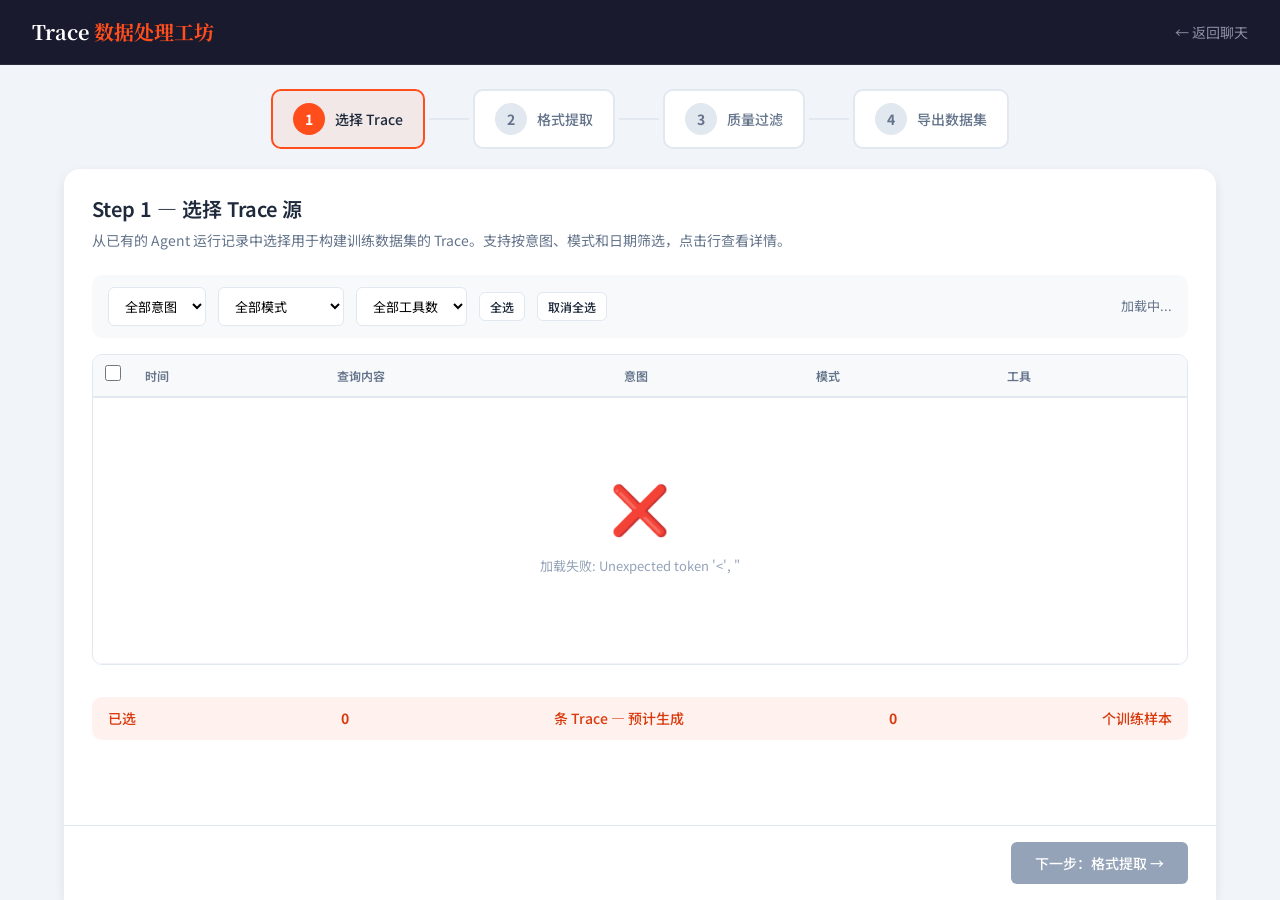
==== commit d995042c: "refactor(training): redesign LLM judge scoring to align with heuristic evaluation system - Replace 5" ====
--- a/templates/training.html
+++ b/templates/training.html
@@ -388,6 +388,162 @@
             border-radius: var(--radius-sm); padding: 8px 12px;
             font-size: 12px; line-height: 1.5; white-space: pre-wrap;
             color: var(--text-secondary);
+        }
+
+        /* ── Heuristic Rules Panel ── */
+        .heuristic-rules-panel {
+            flex-shrink: 0;
+            margin-bottom: 10px;
+            border: 1px solid var(--border);
+            border-radius: var(--radius-md);
+            background: #fff;
+            overflow: hidden;
+        }
+        .heuristic-rules-panel .hr-header {
+            display: flex; align-items: center; justify-content: space-between;
+            padding: 9px 14px;
+            background: var(--bg-input);
+            cursor: pointer;
+            user-select: none;
+            transition: background .15s;
+        }
+        .heuristic-rules-panel .hr-header:hover {
+            background: var(--bg-hover);
+        }
+        .heuristic-rules-panel .hr-title {
+            font-size: 13px; font-weight: 600;
+            color: var(--text-primary);
+        }
+        .heuristic-rules-panel .hr-toggle {
+            font-size: 11px; color: var(--text-tertiary);
+            transition: transform .2s;
+        }
+        .heuristic-rules-panel.collapsed .hr-toggle {
+            transform: rotate(-90deg);
+        }
+        .heuristic-rules-panel .hr-body {
+            padding: 12px 14px;
+            border-top: 1px solid var(--border-light);
+        }
+        .heuristic-rules-panel.collapsed .hr-body {
+            display: none;
+        }
+        .hr-grid {
+            display: grid;
+            grid-template-columns: 1fr 1fr;
+            gap: 12px 20px;
+        }
+        @media (max-width: 900px) {
+            .hr-grid { grid-template-columns: 1fr; }
+        }
+        .hr-dim {
+            min-width: 0;
+        }
+        .hr-dim-header {
+            font-size: 13px; color: var(--text-primary);
+            margin-bottom: 6px;
+            display: flex; align-items: center; gap: 6px;
+        }
+        .hr-dim-header strong {
+            font-size: 11px; color: var(--text-tertiary);
+            margin-left: auto;
+        }
+        .hr-dim-badge {
+            width: 22px; height: 22px; border-radius: 50%;
+            display: inline-flex; align-items: center; justify-content: center;
+            font-size: 11px; font-weight: 700; color: #fff; flex-shrink: 0;
+        }
+        .hr-dim-badge.a { background: #7C3AED; }
+        .hr-dim-badge.b { background: #2563EB; }
+        .hr-dim-badge.c { background: #059669; }
+        .hr-dim-badge.d { background: #D97706; }
+        .hr-rules {
+            margin: 0; padding-left: 16px;
+            font-size: 11px; color: var(--text-secondary);
+            line-height: 1.7;
+        }
+        .hr-rules li {
+            margin-bottom: 1px;
+        }
+        .hr-rules b {
+            color: var(--text-primary); font-weight: 500;
+        }
+
+        /* ── Step 2: Right Sidebar ── */
+        .step2-sidebar {
+            width: 350px; flex-shrink: 0; min-height: 0;
+            overflow-y: auto; overflow-x: hidden;
+            border-left: 1px solid var(--border);
+            background: var(--bg-input);
+            padding: 16px 14px;
+        }
+        @media (max-width: 1100px) {
+            .step2-sidebar { width: 280px; }
+        }
+        .sb-section {
+            background: #fff; border: 1px solid var(--border);
+            border-radius: var(--radius-md); overflow: hidden;
+            margin-bottom: 10px;
+        }
+        .sb-section:last-of-type { margin-bottom: 0; }
+        .sb-section-header {
+            padding: 8px 12px; font-size: 12px; font-weight: 600;
+            background: var(--bg-input); border-bottom: 1px solid var(--border-light);
+            display: flex; align-items: center; justify-content: space-between;
+        }
+        .sb-section-body { padding: 10px 12px; font-size: 12px; }
+        .sb-score-total {
+            font-size: 12px; text-align: center; margin-bottom: 10px;
+        }
+        .sb-score-total strong {
+            font-size: 32px; font-family: 'JetBrains Mono', monospace;
+            color: var(--brand);
+        }
+        .sb-dim-row {
+            display: flex; align-items: center; gap: 6px; margin-bottom: 6px;
+        }
+        .sb-dim-badge {
+            width: 18px; height: 18px; border-radius: 50%; flex-shrink: 0;
+            display: inline-flex; align-items: center; justify-content: center;
+            font-size: 10px; font-weight: 700; color: #fff;
+        }
+        .sb-dim-badge.a { background: #7C3AED; }
+        .sb-dim-badge.b { background: #2563EB; }
+        .sb-dim-badge.c { background: #059669; }
+        .sb-dim-badge.d { background: #D97706; }
+        .sb-dim-name {
+            font-size: 10px; color: var(--text-secondary);
+            width: 55px; flex-shrink: 0;
+        }
+        .sb-dim-bar {
+            flex: 1; height: 8px; background: #e5e7eb;
+            border-radius: 4px; overflow: hidden; min-width: 40px;
+        }
+        .sb-dim-bar-fill {
+            height: 100%; border-radius: 4px; transition: width 0.3s;
+        }
+        .sb-dim-bar-fill.a { background: #7C3AED; }
+        .sb-dim-bar-fill.b { background: #2563EB; }
+        .sb-dim-bar-fill.c { background: #059669; }
+        .sb-dim-bar-fill.d { background: #D97706; }
+        .sb-dim-val {
+            font-size: 11px; font-family: 'JetBrains Mono', monospace;
+            min-width: 42px; text-align: right; color: var(--text-primary); font-weight: 600;
+        }
+        .sb-llm-dim-item {
+            display: flex; align-items: center; justify-content: space-between;
+            padding: 4px 0; border-bottom: 1px solid var(--border-light);
+            font-size: 11px;
+        }
+        .sb-llm-dim-item:last-child { border-bottom: none; }
+        .sb-llm-dim-item .lbl { color: var(--text-secondary); }
+        .sb-llm-dim-item .val {
+            font-family: 'JetBrains Mono', monospace;
+            font-weight: 600; color: #7C3AED;
+        }
+        /* Rules grid in sidebar — always single column */
+        .hr-grid-sidebar {
+            display: flex; flex-direction: column; gap: 10px;
         }
 
         /* ── Step 4: Export ── */
@@ -539,33 +695,139 @@
          Step 2: Format Extraction
          ════════════════════════════════════════════════════════ -->
     <div class="step-content" id="step2Content" style="display:none;">
-        <div class="step-body">
-            <h3>Step 2 — 格式提取预览</h3>
-            <p class="step-desc">查看原始 Trace 事件如何被转换为 OpenAI SFT fine-tuning 训练格式。支持在线编辑训练数据并实时预览。</p>
-
-            <div class="sample-nav">
-                <button onclick="prevSample()">← 上一个</button>
-                <span class="sample-counter" id="sampleCounter">样本 1 / 0</span>
-                <button onclick="nextSample()">下一个 →</button>
-                <div style="flex:1;"></div>
-                <span style="font-size:13px;color:var(--text-secondary);">质量分: <strong style="color:var(--brand);" id="sampleScore">-</strong></span>
-                <button class="btn-outline btn-sm" onclick="openEditModal()" style="margin-left:8px;">✏️ 编辑</button>
-            </div>
-
-            <div class="format-compare">
-                <div class="format-panel">
-                    <div class="panel-header">📋 原始 Trace 事件摘要</div>
-                    <div class="panel-body" id="traceEventPreview">请选择一个样本</div>
+        <div class="step-body" style="display:flex;padding:0;overflow:hidden;">
+
+            <!-- ── 主内容区 ── -->
+            <div class="step2-main" style="flex:1;overflow-y:auto;min-width:0;min-height:0;padding:28px 24px 0;">
+                <h3>Step 2 — 格式提取预览</h3>
+                <p class="step-desc">查看原始 Trace 事件如何被转换为 OpenAI SFT fine-tuning 训练格式。支持在线编辑训练数据并实时预览。右侧栏可查看评分详情与规则，辅助人工评估。</p>
+
+                <div class="sample-nav">
+                    <button onclick="prevSample()">← 上一个</button>
+                    <span class="sample-counter" id="sampleCounter">样本 1 / 0</span>
+                    <button onclick="nextSample()">下一个 →</button>
+                    <div style="flex:1;"></div>
+                    <button class="btn-outline btn-sm" onclick="openEditModal()">✏️ 编辑</button>
                 </div>
-                <div class="format-panel">
-                    <div class="panel-header">🎯 训练 JSONL 格式 (OpenAI SFT)</div>
-                    <div class="panel-body" id="jsonlPreview">请选择一个样本</div>
+
+                <div class="format-compare">
+                    <div class="format-panel">
+                        <div class="panel-header">📋 原始 Trace 事件摘要</div>
+                        <div class="panel-body" id="traceEventPreview">请选择一个样本</div>
+                    </div>
+                    <div class="format-panel">
+                        <div class="panel-header">🎯 训练 JSONL 格式 (OpenAI SFT)</div>
+                        <div class="panel-body" id="jsonlPreview">请选择一个样本</div>
+                    </div>
+                </div>
+
+                <div class="warning-note">
+                    ⚠️ 当前为 <strong>MVP 演示版本</strong>，tool response 内容从 Trace 事件重建（截断300字符）。完整版需在 <code>react_engine.py</code> 中保存完整 messages。
                 </div>
             </div>
 
-            <div class="warning-note">
-                ⚠️ 当前为 <strong>MVP 演示版本</strong>，tool response 内容从 Trace 事件重建（截断300字符）。完整版需在 <code>react_engine.py</code> 中保存完整 messages。
+            <!-- ── 右侧评分侧边栏 ── -->
+            <div class="step2-sidebar" id="step2Sidebar">
+                <!-- Section 1: 启发式评分 + LLM 评估 -->
+                <div class="sb-section">
+                    <div class="sb-section-header">📊 启发式评分</div>
+                    <div class="sb-section-body">
+                        <div class="sb-score-total">
+                            <strong id="sbHeuristicTotal">-</strong><span style="font-size:13px;color:var(--text-tertiary);"> / 100</span>
+                        </div>
+                        <div id="sbHeuristicDims">
+                            <div style="font-size:12px;color:var(--text-tertiary);text-align:center;">加载中...</div>
+                        </div>
+                        <!-- LLM 评估（内嵌） -->
+                        <div id="sbLLMInline" style="display:none;border-top:1px solid var(--border-light);margin-top:10px;padding-top:10px;">
+                            <div style="display:flex;align-items:center;justify-content:space-between;margin-bottom:6px;">
+                                <span style="font-size:11px;font-weight:600;color:var(--text-primary);">🤖 LLM 评估</span>
+                                <span style="font-size:11px;color:#7C3AED;font-weight:700;" id="sbLLMScore">-</span>
+                            </div>
+                            <div id="sbLLMBody"></div>
+                        </div>
+                    </div>
+                </div>
+
+                <!-- Section 2: 人工审核 -->
+                <div class="sb-section">
+                    <div class="sb-section-header">👤 人工审核</div>
+                    <div class="sb-section-body">
+                        <div style="margin-bottom:8px;">
+                            <span style="font-size:12px;color:var(--text-tertiary);">状态: </span>
+                            <span id="sbReviewStatus" style="padding:2px 10px;border-radius:var(--radius-full);font-size:11px;font-weight:600;">⏳ 待审</span>
+                        </div>
+                        <div style="display:flex;gap:6px;">
+                            <button class="btn-outline btn-sm" onclick="reviewSample(state.currentSampleIdx,'approved')" style="flex:1;border-color:var(--success);color:var(--success);">✓ 通过</button>
+                            <button class="btn-outline btn-sm" onclick="reviewSample(state.currentSampleIdx,'rejected')" style="flex:1;border-color:var(--error);color:var(--error);">✗ 拒绝</button>
+                        </div>
+                    </div>
+                </div>
+
+                <!-- Section 3: 启发式评分规则（可折叠） -->
+                <div class="sb-section">
+                    <div class="sb-section-header" onclick="toggleHeuristicRules()" style="cursor:pointer;user-select:none;">
+                        <span>📐 启发式评分规则</span>
+                        <span id="hrToggleIcon" style="font-size:11px;color:var(--text-tertiary);transition:transform .2s;">▶</span>
+                    </div>
+                    <div class="sb-section-body" id="hrBody" style="display:none;">
+                        <div class="hr-grid-sidebar">
+                            <div class="hr-dim">
+                                <div class="hr-dim-header"><span class="hr-dim-badge a">A</span> Agent 能力展现 <strong>0–40 分</strong></div>
+                                <ul class="hr-rules">
+                                    <li><b>Plan-Execute 模式</b>：25 基础 + 工具数×3（上限 15）→ 最高 40</li>
+                                    <li><b>多工具协调</b>（≥3 工具）：25 + 工具数×3 → 最高 40</li>
+                                    <li><b>双工具调用</b>：20 分</li>
+                                    <li><b>多轮链式调用</b>：18 分</li>
+                                    <li><b>单工具调用</b>：10 分</li>
+                                    <li><b>Shopping 槽位填充</b>：12 + 槽位数×2（上限 8）</li>
+                                    <li><b>无工具调用</b>：0 分</li>
+                                </ul>
+                            </div>
+                            <div class="hr-dim">
+                                <div class="hr-dim-header"><span class="hr-dim-badge b">B</span> 执行质量 <strong>0–30 分</strong></div>
+                                <ul class="hr-rules">
+                                    <li><b>全部成功且有数据</b>：30 分</li>
+                                    <li><b>全部成功部分有数据</b>：22 分</li>
+                                    <li><b>成功率 ≥ 80%</b>：15 分</li>
+                                    <li><b>无工具调用</b>：15 分（中性）</li>
+                                    <li><b>有错误但尝试反思纠错</b>：12 分</li>
+                                    <li><b>有错误无纠错</b>：5 分</li>
+                                    <li>⚠️ 有 error 事件 → 上限 10 分</li>
+                                </ul>
+                            </div>
+                            <div class="hr-dim">
+                                <div class="hr-dim-header"><span class="hr-dim-badge c">C</span> 回答可信度 <strong>0–20 分</strong></div>
+                                <ul class="hr-rules">
+                                    <li><b>引用价格 + 平台名</b>：20 分</li>
+                                    <li><b>引用价格或平台</b>：14 分</li>
+                                    <li><b>含规格关键词</b>：10 分</li>
+                                    <li><b>仅结论性推荐</b>：6 分</li>
+                                    <li><b>无工具内容回答</b>：8 分（≥100字）/ 3 分（≥20字）/ 0 分</li>
+                                    <li><b>无明确引用</b>：2 分</li>
+                                    <li>⚠️ 答案 &lt; 50 字且有工具 → 上限 5 分</li>
+                                </ul>
+                            </div>
+                            <div class="hr-dim">
+                                <div class="hr-dim-header"><span class="hr-dim-badge d">D</span> 数据完整度 <strong>0–10 分</strong></div>
+                                <ul class="hr-rules">
+                                    <li><b>有 System Prompt</b>：+2 分</li>
+                                    <li><b>有用户查询</b>：+2 分</li>
+                                    <li><b>有工具调用</b>：+3 分</li>
+                                    <li><b>所有 tool_call 都有 result</b>：+3 分</li>
+                                    <li><b>部分有 result</b>：+1 分</li>
+                                    <li><b>无工具但有答案</b>：+2 分</li>
+                                </ul>
+                            </div>
+                        </div>
+                    </div>
+                </div>
+
+                <!-- 操作按钮 + 状态 -->
+                <button class="btn-brand btn-sm" id="btnLLMJudgeCurrent" onclick="runLLMJudgeCurrentSample()" style="width:100%;margin-bottom:8px;">🤖 LLM 评估此条</button>
+                <div id="judgeStatusStep2" style="display:none;padding:8px 12px;background:var(--brand-bg);border-radius:var(--radius-sm);font-size:12px;color:var(--brand-dark);margin-bottom:8px;"></div>
             </div>
+
         </div>
 
         <div class="step-actions">
@@ -613,7 +875,6 @@
 
                 <!-- 操作按钮 -->
                 <div class="review-actions">
-                    <button class="btn-outline btn-sm" id="btnJudgeCurrent" onclick="runLLMJudge('current')" title="用 LLM 评估当前 Step 2 预览的样本">🤖 评估当前</button>
                     <button class="btn-brand btn-sm" id="btnJudgeAll" onclick="runLLMJudge('all')" title="对所有样本逐一调用 LLM 评估">🤖 批量 LLM 评估</button>
                     <button class="btn-outline btn-sm" onclick="approveAllFiltered()">✓ 全部通过</button>
                 </div>
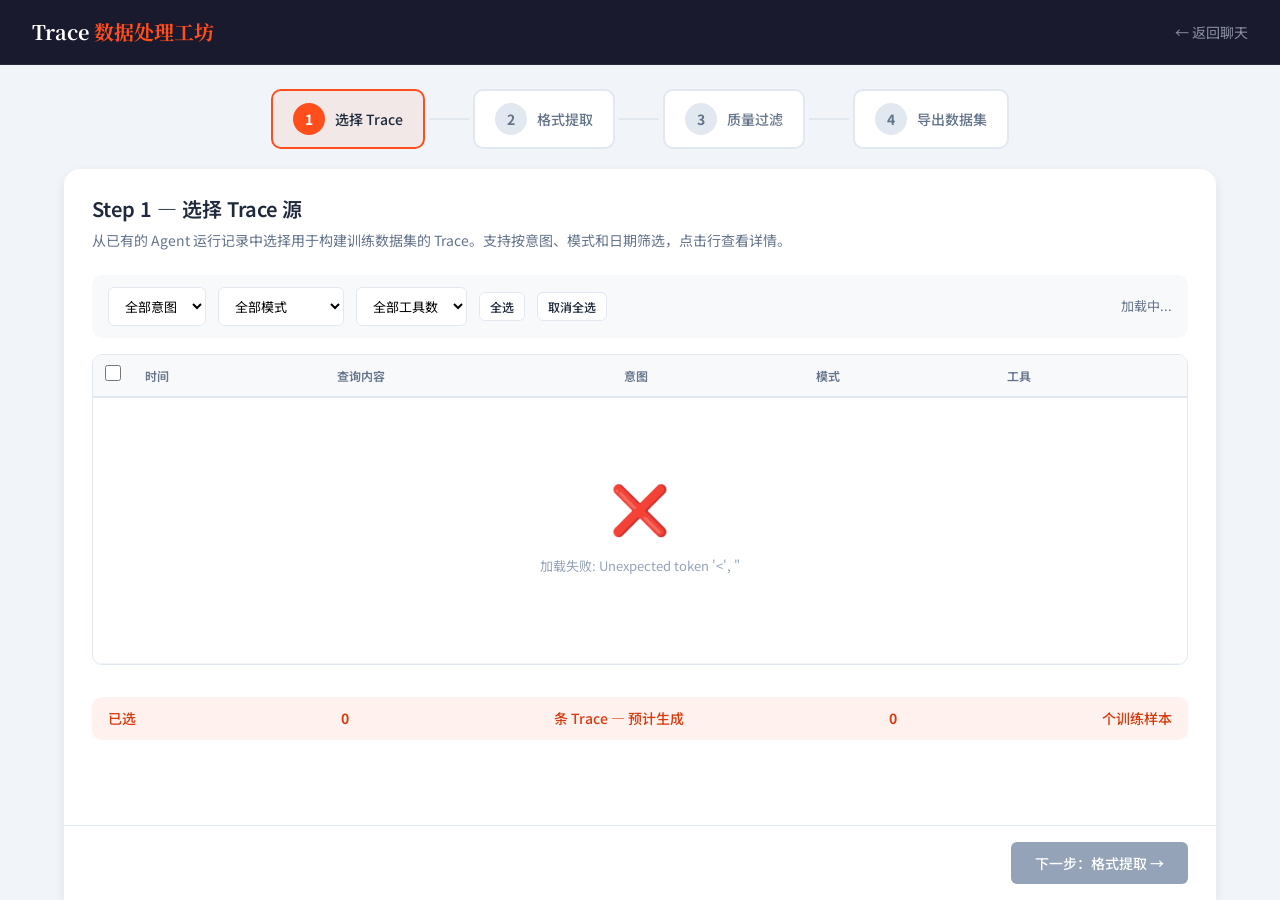
==== commit 80474a70: "feat(m6.1): update UI/docs for 0-10 scoring scale and raw_messages - js: show correct dimension max " ====
--- a/templates/training.html
+++ b/templates/training.html
@@ -722,7 +722,7 @@
                 </div>
 
                 <div class="warning-note">
-                    ⚠️ 当前为 <strong>MVP 演示版本</strong>，tool response 内容从 Trace 事件重建（截断300字符）。完整版需在 <code>react_engine.py</code> 中保存完整 messages。
+                    ⚠️ 新版 trace 已保存完整 messages（含 tool call 参数和 tool response 全文）。旧版 trace 仍从事件摘要重建（截断300字符），运行新 Agent 后生成的 trace 将包含完整数据。
                 </div>
             </div>
 
@@ -773,50 +773,50 @@
                     <div class="sb-section-body" id="hrBody" style="display:none;">
                         <div class="hr-grid-sidebar">
                             <div class="hr-dim">
-                                <div class="hr-dim-header"><span class="hr-dim-badge a">A</span> Agent 能力展现 <strong>0–40 分</strong></div>
+                                <div class="hr-dim-header"><span class="hr-dim-badge a">A</span> Agent 能力展现 <strong>0–10 分</strong></div>
                                 <ul class="hr-rules">
-                                    <li><b>Plan-Execute 模式</b>：25 基础 + 工具数×3（上限 15）→ 最高 40</li>
-                                    <li><b>多工具协调</b>（≥3 工具）：25 + 工具数×3 → 最高 40</li>
-                                    <li><b>双工具调用</b>：20 分</li>
-                                    <li><b>多轮链式调用</b>：18 分</li>
-                                    <li><b>单工具调用</b>：10 分</li>
-                                    <li><b>Shopping 槽位填充</b>：12 + 槽位数×2（上限 8）</li>
+                                    <li><b>Plan-Execute 模式</b>：6.0 基础 + 工具数×0.8（上限 4.0）→ 最高 10</li>
+                                    <li><b>多工具协调</b>（≥3 工具）：6.0 + 工具数×0.8 → 最高 10</li>
+                                    <li><b>双工具调用</b>：5.0 分</li>
+                                    <li><b>多轮链式调用</b>：4.5 分</li>
+                                    <li><b>单工具调用</b>：2.5 分</li>
+                                    <li><b>Shopping 槽位填充</b>：3.0 + 槽位数×0.5（上限 2.0）</li>
                                     <li><b>无工具调用</b>：0 分</li>
                                 </ul>
                             </div>
                             <div class="hr-dim">
-                                <div class="hr-dim-header"><span class="hr-dim-badge b">B</span> 执行质量 <strong>0–30 分</strong></div>
+                                <div class="hr-dim-header"><span class="hr-dim-badge b">B</span> 执行质量 <strong>0–10 分</strong></div>
                                 <ul class="hr-rules">
-                                    <li><b>全部成功且有数据</b>：30 分</li>
-                                    <li><b>全部成功部分有数据</b>：22 分</li>
-                                    <li><b>成功率 ≥ 80%</b>：15 分</li>
-                                    <li><b>无工具调用</b>：15 分（中性）</li>
-                                    <li><b>有错误但尝试反思纠错</b>：12 分</li>
-                                    <li><b>有错误无纠错</b>：5 分</li>
-                                    <li>⚠️ 有 error 事件 → 上限 10 分</li>
+                                    <li><b>全部成功且有数据</b>：10 分</li>
+                                    <li><b>全部成功部分有数据</b>：7.0 分</li>
+                                    <li><b>成功率 ≥ 80%</b>：5.0 分</li>
+                                    <li><b>无工具调用</b>：5.0 分（中性）</li>
+                                    <li><b>有错误但尝试反思纠错</b>：4.0 分</li>
+                                    <li><b>有错误无纠错</b>：2.0 分</li>
+                                    <li>⚠️ 有 error 事件 → 上限 3.0 分</li>
                                 </ul>
                             </div>
                             <div class="hr-dim">
-                                <div class="hr-dim-header"><span class="hr-dim-badge c">C</span> 回答可信度 <strong>0–20 分</strong></div>
+                                <div class="hr-dim-header"><span class="hr-dim-badge c">C</span> 回答可信度 <strong>0–10 分</strong></div>
                                 <ul class="hr-rules">
-                                    <li><b>引用价格 + 平台名</b>：20 分</li>
-                                    <li><b>引用价格或平台</b>：14 分</li>
-                                    <li><b>含规格关键词</b>：10 分</li>
-                                    <li><b>仅结论性推荐</b>：6 分</li>
-                                    <li><b>无工具内容回答</b>：8 分（≥100字）/ 3 分（≥20字）/ 0 分</li>
-                                    <li><b>无明确引用</b>：2 分</li>
-                                    <li>⚠️ 答案 &lt; 50 字且有工具 → 上限 5 分</li>
+                                    <li><b>引用价格 + 平台名</b>：10 分</li>
+                                    <li><b>引用价格或平台</b>：7.0 分</li>
+                                    <li><b>含规格关键词</b>：5.0 分</li>
+                                    <li><b>仅结论性推荐</b>：3.0 分</li>
+                                    <li><b>无工具内容回答</b>：4.0 分（≥100字）/ 1.5 分（≥20字）/ 0 分</li>
+                                    <li><b>无明确引用</b>：1.0 分</li>
+                                    <li>⚠️ 答案 &lt; 50 字且有工具 → 上限 2.5 分</li>
                                 </ul>
                             </div>
                             <div class="hr-dim">
                                 <div class="hr-dim-header"><span class="hr-dim-badge d">D</span> 数据完整度 <strong>0–10 分</strong></div>
                                 <ul class="hr-rules">
-                                    <li><b>有 System Prompt</b>：+2 分</li>
-                                    <li><b>有用户查询</b>：+2 分</li>
-                                    <li><b>有工具调用</b>：+3 分</li>
-                                    <li><b>所有 tool_call 都有 result</b>：+3 分</li>
-                                    <li><b>部分有 result</b>：+1 分</li>
-                                    <li><b>无工具但有答案</b>：+2 分</li>
+                                    <li><b>有 System Prompt</b>：+2.0 分</li>
+                                    <li><b>有用户查询</b>：+2.0 分</li>
+                                    <li><b>有工具调用</b>：+3.0 分</li>
+                                    <li><b>所有 tool_call 都有 result</b>：+3.0 分</li>
+                                    <li><b>部分有 result</b>：+1.0 分</li>
+                                    <li><b>无工具但有答案</b>：+2.0 分</li>
                                 </ul>
                             </div>
                         </div>
